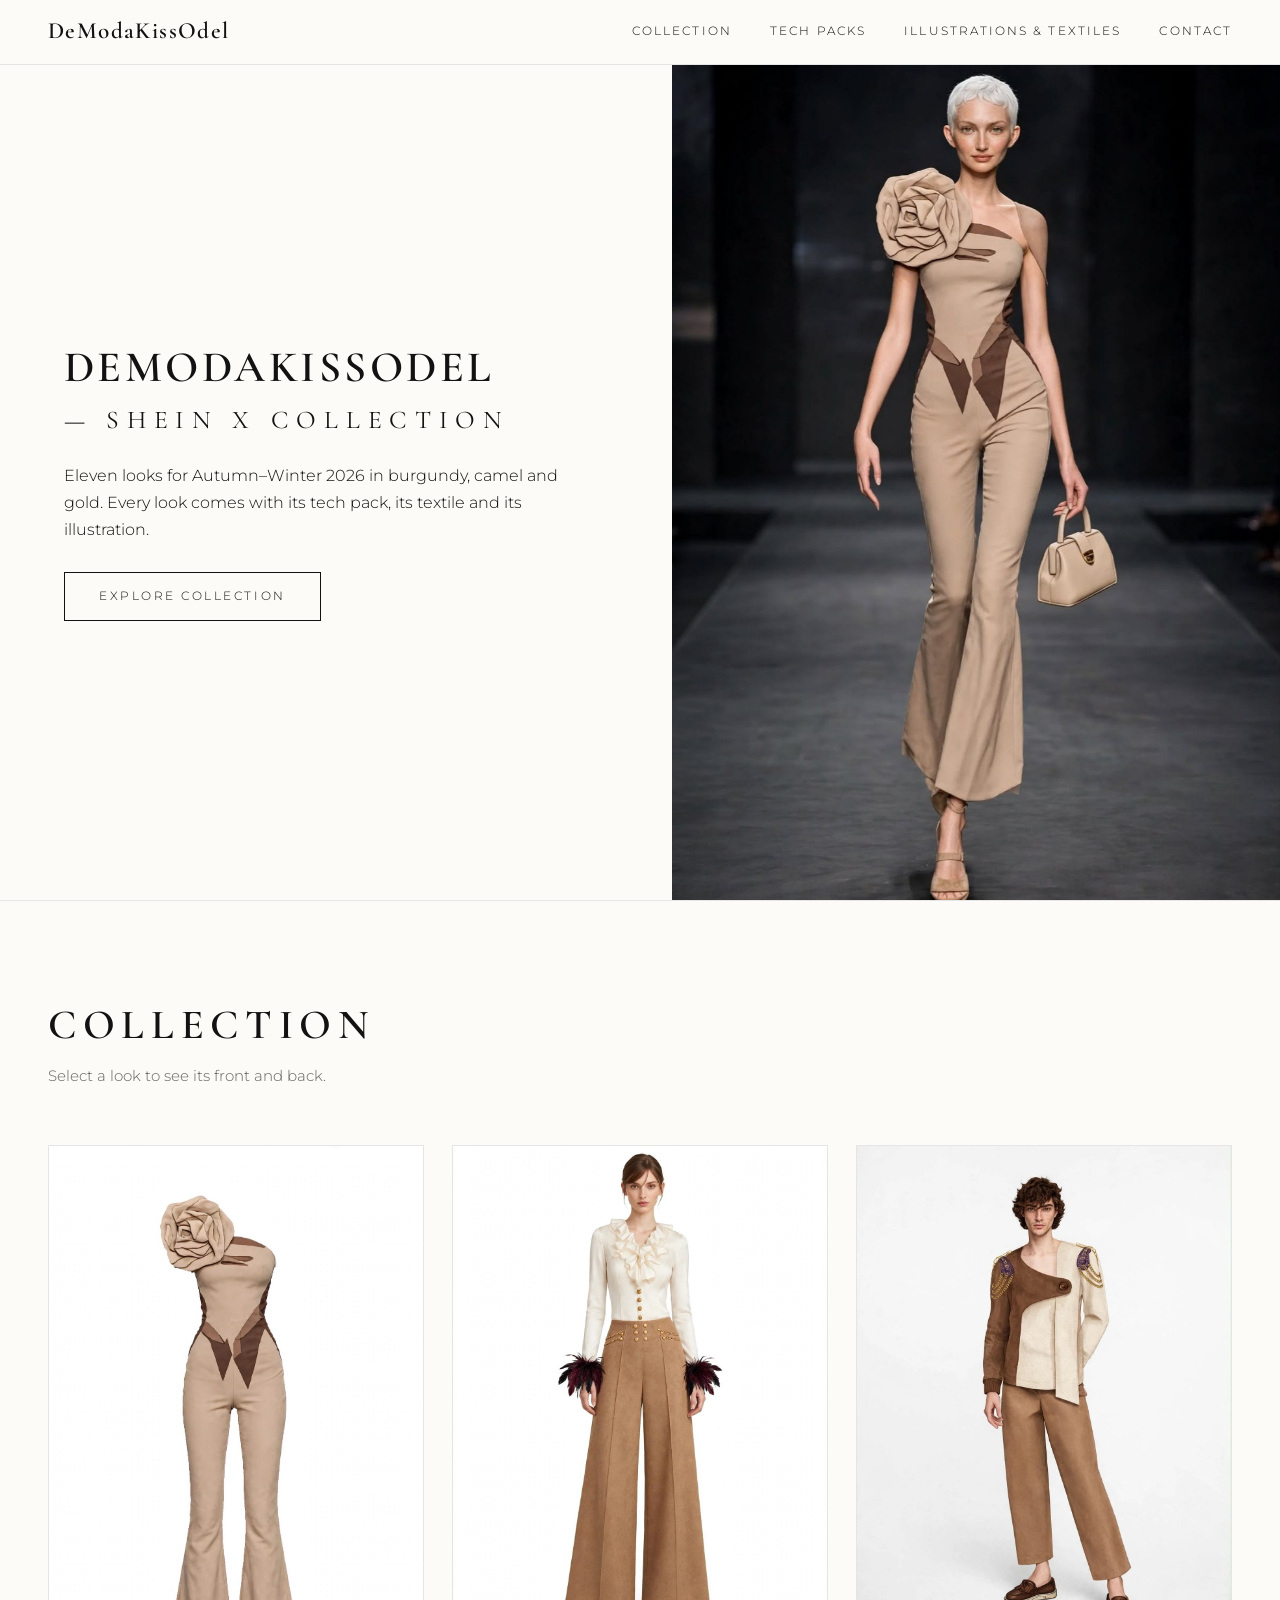
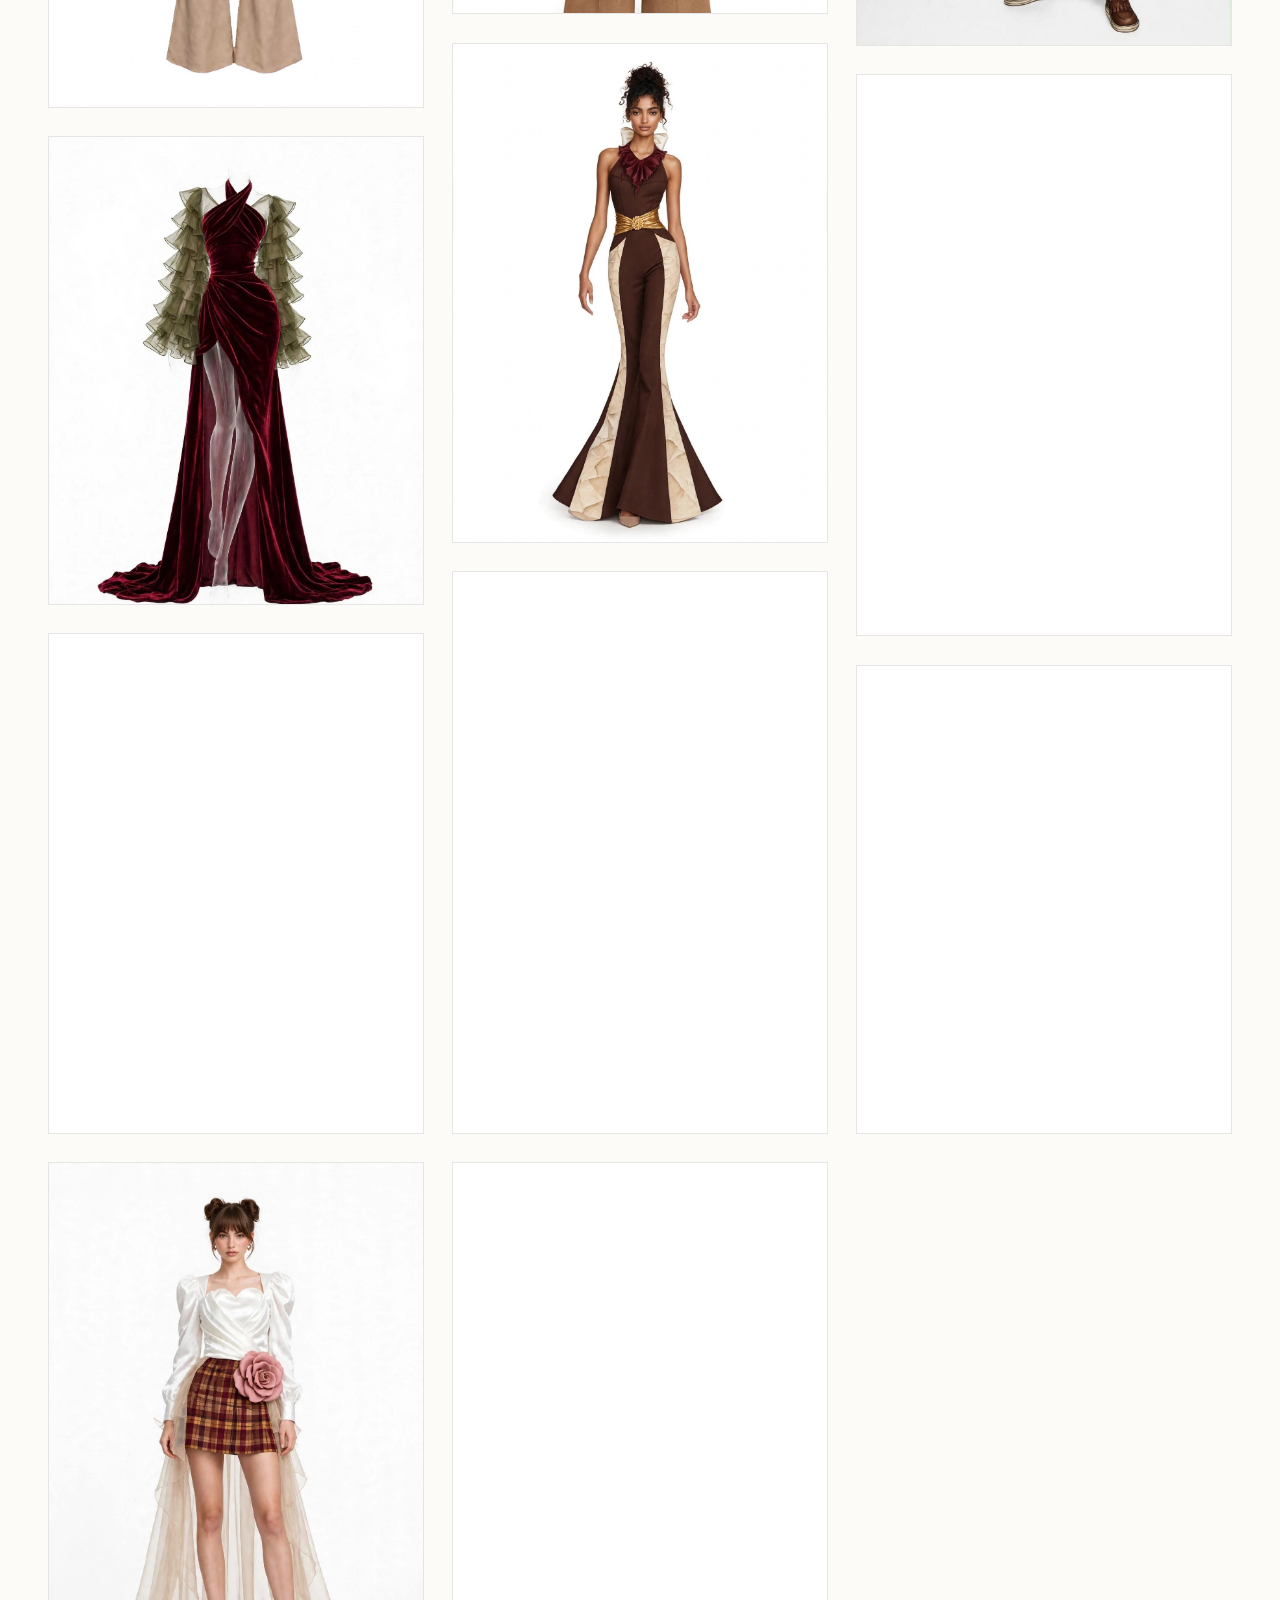
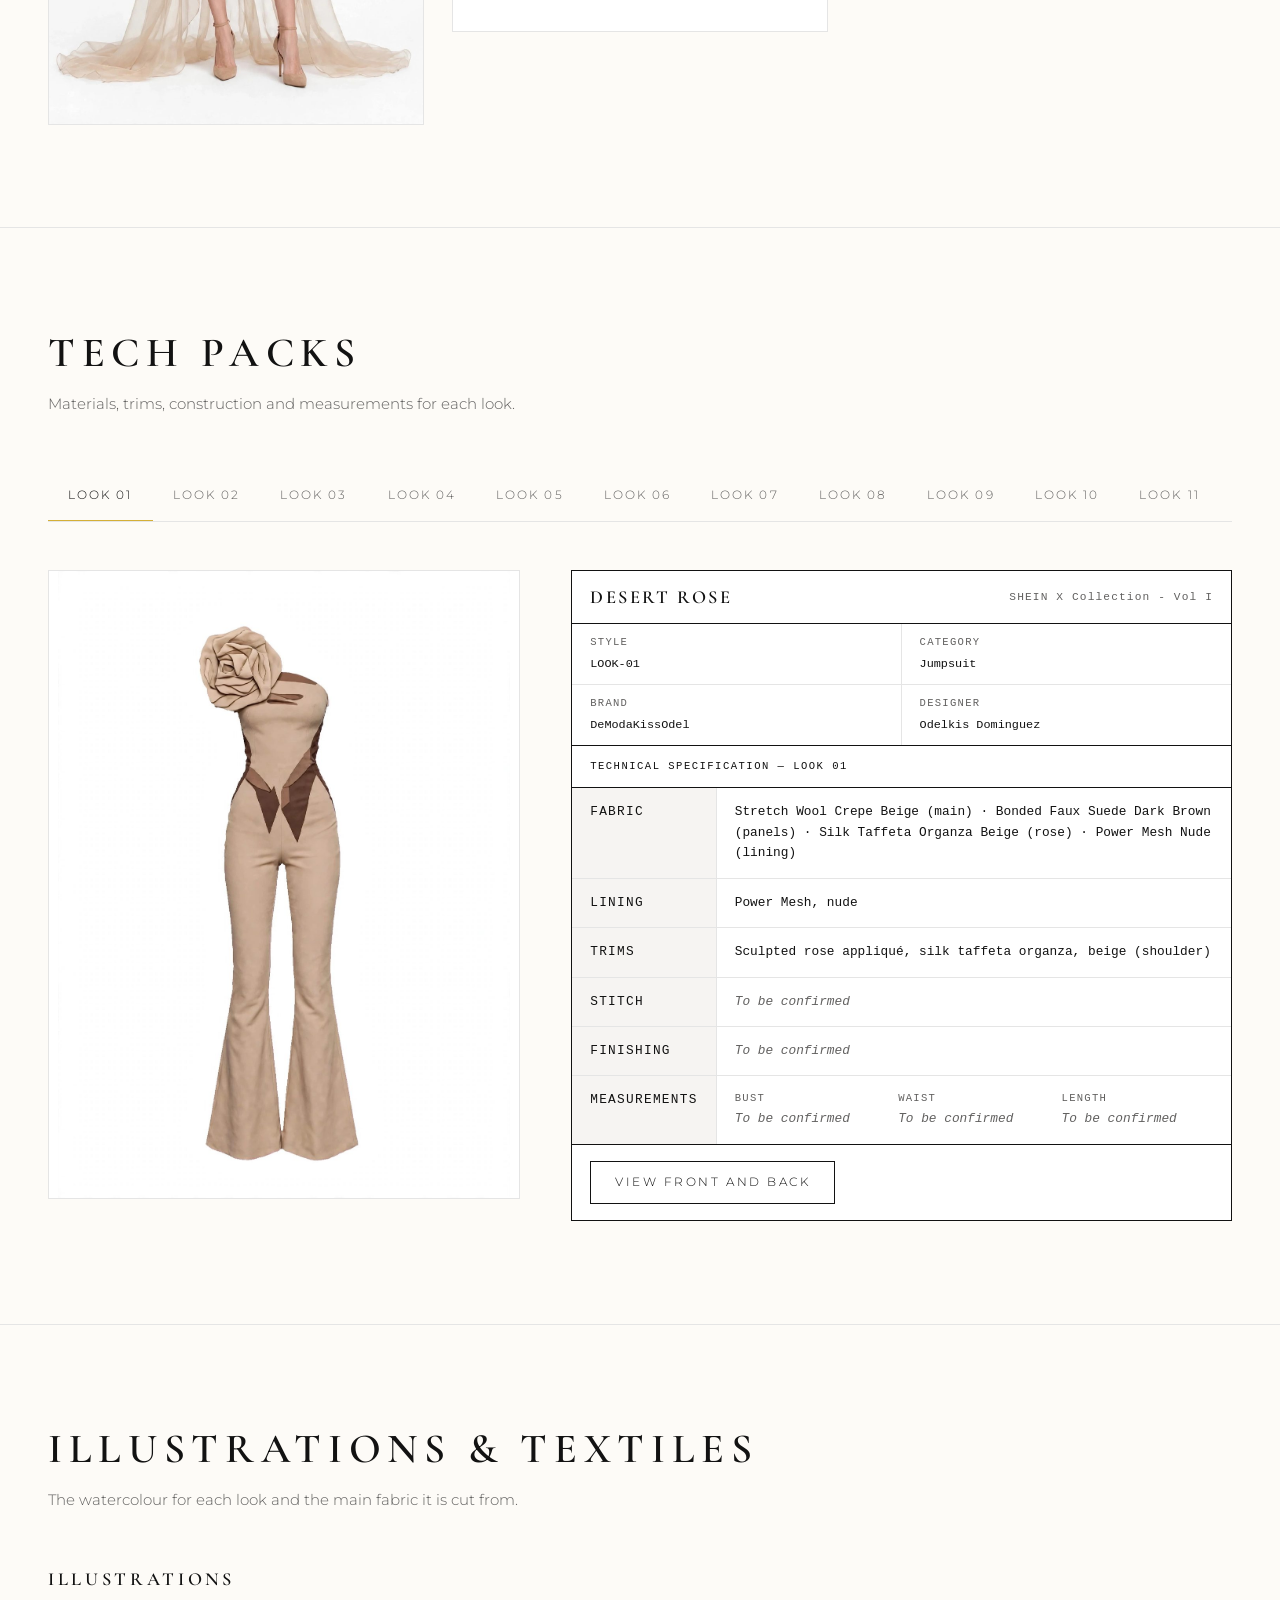
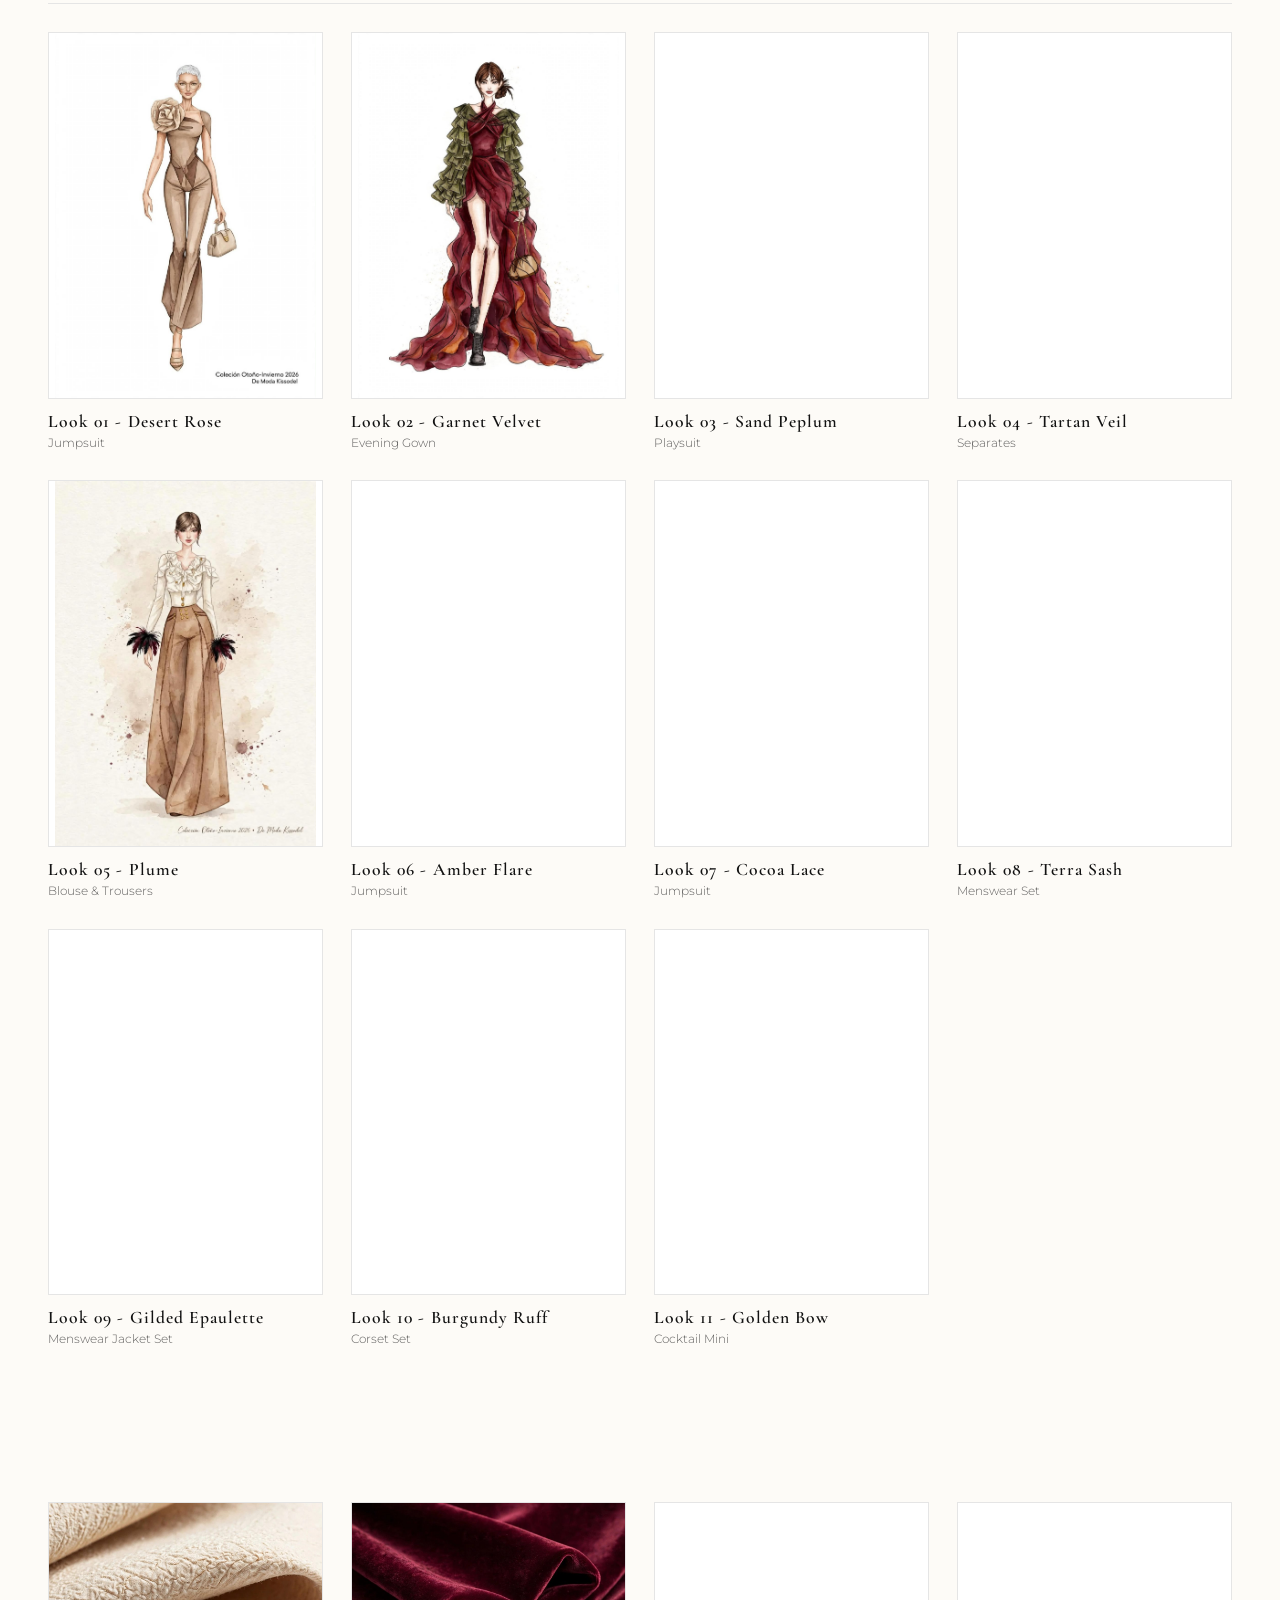
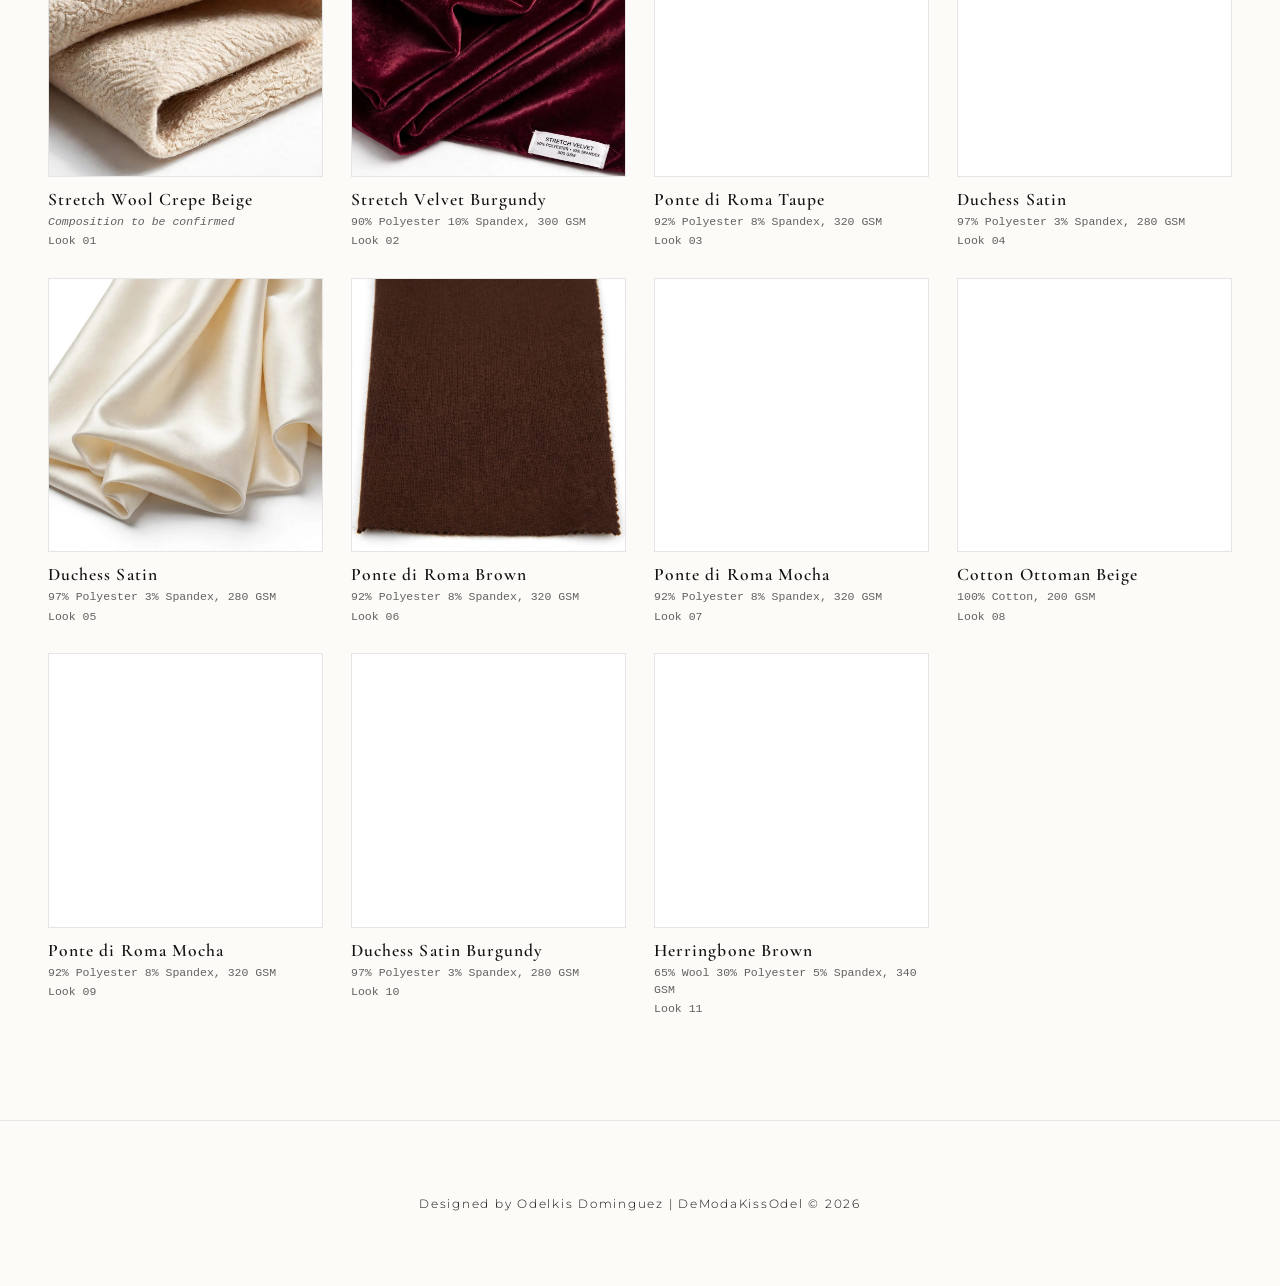
==== index.html @ f919b000 "Estructura correcta del portafolio DeModaKissOdel" ====
<!DOCTYPE html>
<html lang="en">
<head>
  <meta charset="utf-8">
  <meta name="viewport" content="width=device-width, initial-scale=1">
  <title>DeModaKissOdel | SHEIN X Designer Portfolio</title>
  <meta name="description" content="DeModaKissOdel by Odelkis Dominguez: an eleven-look Autumn–Winter 2026 collection with tech packs, textiles and illustrations, prepared for the SHEIN X Designer Program.">
  <meta name="author" content="Odelkis Dominguez">
  <meta name="theme-color" content="#FDFBF7">

  <!-- Open Graph -->
  <meta property="og:type" content="website">
  <meta property="og:title" content="DeModaKissOdel | SHEIN X Designer Portfolio">
  <meta property="og:description" content="Eleven looks, each with its tech pack, textile and illustration. Designed by Odelkis Dominguez.">
  <meta property="og:locale" content="en_US">
  <!-- Al publicar, añade aquí og:image con la URL ABSOLUTA de una foto (las redes no leen rutas relativas):
       <meta property="og:image" content="https://TU-USUARIO.github.io/TU-REPO/MIS_DISENOS/LOOK%201/LOOK%201%20DISENO.jpeg"> -->
  <meta name="twitter:card" content="summary_large_image">

  <!-- Google Fonts (única dependencia externa) -->
  <link rel="preconnect" href="https://fonts.googleapis.com">
  <link rel="preconnect" href="https://fonts.gstatic.com" crossorigin>
  <link href="https://fonts.googleapis.com/css2?family=Cormorant+Garamond:wght@400;600&family=Montserrat:wght@300;400&display=swap" rel="stylesheet">

  <!-- CSS crítico inline: tokens + cabecera + hero (espejo de css/style.css, para el primer pintado) -->
  <style>
    :root{--bg:#FDFBF7;--text:#121212;--accent:#D4AF37;--accent-2:#C5A059;--line:#E5E5E5;--white:#FFFFFF;--font-serif:'Cormorant Garamond',serif;--font-sans:'Montserrat',sans-serif;--space-xl:clamp(60px,8vw,120px)}
    *,*::before,*::after{box-sizing:border-box}
    html{scroll-behavior:smooth}
    body{margin:0;background:var(--bg);color:var(--text);font-family:var(--font-sans);font-weight:300;line-height:1.7}
    .site-header{position:sticky;top:0;z-index:50;background:var(--bg);border-bottom:1px solid var(--line)}
    .hero{min-height:100svh;display:grid}
  </style>
  <link rel="stylesheet" href="./css/style.css">
</head>
<body>
  <a class="skip-link" href="#collection">Skip to collection</a>
  <div class="progress" aria-hidden="true"><span id="progressBar"></span></div>

  <header class="site-header" id="top">
    <div class="header-inner">
      <a class="logo" href="#top" aria-label="DeModaKissOdel, back to top">DeModaKissOdel</a>
      <button class="nav-toggle" id="navToggle" type="button" aria-expanded="false" aria-controls="siteNav" aria-label="Open menu">
        <span></span><span></span><span></span>
      </button>
      <nav class="site-nav" id="siteNav" aria-label="Main">
        <a href="#collection">Collection</a>
        <a href="#techpacks">Tech Packs</a>
        <a href="#archive">Illustrations &amp; Textiles</a>
        <a href="#contact">Contact</a>
      </nav>
    </div>
  </header>

  <main>
    <section class="hero" id="hero" aria-labelledby="heroTitle">
      <div class="hero-copy">
        <h1 id="heroTitle">
          <span class="hero-brand">DeModaKissOdel</span>
          <span class="hero-program">— SHEIN X Collection</span>
        </h1>
        <p class="hero-sub">Eleven looks for Autumn–Winter 2026 in burgundy, camel and gold. Every look comes with its tech pack, its textile and its illustration.</p>
        <a class="btn" href="#collection" id="exploreBtn">Explore Collection</a>
      </div>
      <div class="hero-media" id="heroMedia">
        <!-- Hero: eager + fetchpriority porque es la imagen LCP (única excepción a loading="lazy") -->
        <img id="heroImg"
             src="./MIS_DISENOS/LOOK%201/LOOK%201%20DISENO.jpeg"
             alt="Look 01, Desert Rose: a model walks the runway in a beige flared jumpsuit with an oversized rose at the shoulder"
             width="1143" height="1600" fetchpriority="high" decoding="async">
      </div>
    </section>

    <section class="section" id="collection" aria-labelledby="collectionTitle">
      <div class="section-head">
        <h2 id="collectionTitle">Collection</h2>
        <p>Select a look to see its front and back.</p>
      </div>
      <div class="masonry" id="collectionGrid"></div>
    </section>

    <section class="section" id="techpacks" aria-labelledby="techTitle">
      <div class="section-head">
        <h2 id="techTitle">Tech Packs</h2>
        <p>Materials, trims, construction and measurements for each look.</p>
      </div>
      <div class="tabs" id="techTabs" role="tablist" aria-label="Select a look"></div>
      <div class="tech-panel" id="techPanel" role="tabpanel" tabindex="0"></div>
    </section>

    <section class="section" id="archive" aria-labelledby="archiveTitle">
      <div class="section-head">
        <h2 id="archiveTitle">Illustrations &amp; Textiles</h2>
        <p>The watercolour for each look and the main fabric it is cut from.</p>
      </div>
      <h3 class="sub-title">Illustrations</h3>
      <div class="gallery" id="illustrationGrid"></div>
      <h3 class="sub-title">Textiles</h3>
      <div class="gallery textiles" id="textileGrid"></div>
    </section>
  </main>

  <footer class="site-footer" id="contact">
    <p class="footer-credit">Designed by Odelkis Dominguez | DeModaKissOdel © 2026</p>
    <p class="footer-links" id="footerLinks"></p>
  </footer>

  <!-- Modal del look (frontal + espalda) -->
  <dialog class="modal" id="lookModal" aria-labelledby="modalTitle" aria-label="Look detail">
    <div class="modal-body">
      <button class="modal-close" id="modalClose" type="button" aria-label="Close look detail">&times;</button>
      <div class="modal-head">
        <h2 id="modalTitle"></h2>
        <p class="modal-category" id="modalCategory"></p>
        <p class="modal-desc" id="modalDesc"></p>
      </div>
      <div class="modal-views" id="modalViews"></div>
      <button class="btn btn-small" id="modalTechBtn" type="button">View tech pack</button>
    </div>
  </dialog>

  <script src="./js/data.js" defer></script>
  <script src="./js/main.js" defer></script>
</body>
</html>
---- css/style.css ----
/* ==========================================================================
   DeModaKissOdel — style.css
   Sistema de diseño: solo los tokens obligatorios definidos en :root.
   ========================================================================== */

:root {
  --bg: #FDFBF7;
  --text: #121212;
  --accent: #D4AF37;
  --accent-2: #C5A059;
  --line: #E5E5E5;
  --white: #FFFFFF;
  --font-serif: 'Cormorant Garamond', serif;
  --font-sans: 'Montserrat', sans-serif;
  --space-xl: clamp(60px, 8vw, 120px);
}

*, *::before, *::after { box-sizing: border-box; }
html { scroll-behavior: smooth; scroll-padding-top: 76px; }
body {
  margin: 0;
  background: var(--bg);
  color: var(--text);
  font-family: var(--font-sans);
  font-weight: 300;
  font-size: 0.95rem;
  line-height: 1.7;
  -webkit-font-smoothing: antialiased;
}
img { display: block; max-width: 100%; }
a { color: inherit; }
button { font: inherit; color: inherit; cursor: pointer; }

/* Texto secundario: mezcla de --text sobre --bg (contraste > 4.5:1) */
.muted, .modal-category, .section-head p, .caption small, .tbc {
  color: color-mix(in srgb, var(--text) 66%, var(--bg));
}

:focus-visible { outline: 2px solid var(--accent-2); outline-offset: 3px; }

.skip-link {
  position: absolute; left: -9999px; top: 8px; z-index: 100;
  background: var(--text); color: var(--bg); padding: 8px 14px;
}
.skip-link:focus { left: 8px; }

/* ---------- Barra de progreso ---------- */
.progress { position: fixed; inset: 0 0 auto 0; height: 2px; z-index: 60; pointer-events: none; }
.progress span { display: block; height: 100%; width: 100%; background: var(--accent); transform: scaleX(0); transform-origin: left; }

/* ---------- Tipografía de títulos ---------- */
h1, h2, h3 {
  font-family: var(--font-serif);
  font-weight: 400;
  text-transform: uppercase;
  letter-spacing: 0.16em;
  line-height: 1.1;
  margin: 0;
}

/* ---------- Header ---------- */
.site-header {
  position: sticky; top: 0; z-index: 50;
  background: color-mix(in srgb, var(--bg) 94%, transparent);
  backdrop-filter: blur(8px);
  border-bottom: 1px solid var(--line);
}
.header-inner {
  max-width: 1400px; margin: 0 auto;
  padding: 0 clamp(20px, 4vw, 48px);
  height: 64px; display: flex; align-items: center; justify-content: space-between;
}
.logo {
  font-family: var(--font-serif); font-weight: 600; font-size: 1.45rem;
  letter-spacing: 0.06em; text-decoration: none;
}
.site-nav { display: flex; gap: clamp(20px, 3vw, 40px); }
.site-nav a {
  font-size: 0.72rem; letter-spacing: 0.18em; text-transform: uppercase; text-decoration: none;
  padding: 6px 0; border-bottom: 1px solid transparent; transition: border-color .25s;
}
.site-nav a:hover { border-bottom-color: var(--accent); }

.nav-toggle { display: none; background: none; border: 0; width: 44px; height: 44px; padding: 0; position: relative; }
.nav-toggle span {
  position: absolute; left: 11px; right: 11px; height: 1px; background: var(--text);
  transition: transform .3s, opacity .2s;
}
.nav-toggle span:nth-child(1) { top: 16px; }
.nav-toggle span:nth-child(2) { top: 22px; }
.nav-toggle span:nth-child(3) { top: 28px; }
.nav-toggle[aria-expanded="true"] span:nth-child(1) { transform: translateY(6px) rotate(45deg); }
.nav-toggle[aria-expanded="true"] span:nth-child(2) { opacity: 0; }
.nav-toggle[aria-expanded="true"] span:nth-child(3) { transform: translateY(-6px) rotate(-45deg); }

@media (max-width: 767px) {
  .nav-toggle { display: block; }
  .site-nav {
    position: absolute; top: 64px; left: 0; right: 0;
    flex-direction: column; gap: 0;
    background: var(--bg); border-bottom: 1px solid var(--line);
    padding: 8px clamp(20px, 4vw, 48px) 20px;
    visibility: hidden; opacity: 0; transform: translateY(-8px);
    transition: opacity .25s, transform .25s, visibility .25s;
  }
  .site-nav.is-open { visibility: visible; opacity: 1; transform: none; }
  .site-nav a { padding: 14px 0; border-bottom: 1px solid var(--line); font-size: 0.8rem; }
}

/* ---------- Botones ---------- */
.btn {
  display: inline-block; background: transparent; color: var(--text);
  border: 1px solid var(--text); padding: 14px 34px;
  font-size: 0.72rem; letter-spacing: 0.22em; text-transform: uppercase; text-decoration: none;
  transition: background .3s, color .3s, border-color .3s;
}
.btn:hover { background: var(--text); color: var(--bg); border-color: var(--text); }
.btn-small { padding: 11px 24px; }

/* ---------- Hero ---------- */
.hero {
  min-height: calc(100svh - 64px);
  display: grid; grid-template-columns: 1fr;
  border-bottom: 1px solid var(--line);
}
.hero-copy {
  display: flex; flex-direction: column; justify-content: center; align-items: flex-start;
  gap: 28px; padding: clamp(40px, 7vw, 96px) clamp(20px, 5vw, 72px);
  order: 2;
}
.hero h1 { display: flex; flex-direction: column; gap: 14px; }
.hero-brand { font-weight: 600; font-size: clamp(1.6rem, 7.4vw, 2.6rem); letter-spacing: 0.08em; white-space: nowrap; }
@media (min-width: 900px) { .hero-brand { font-size: clamp(2.2rem, 3.4vw, 3.4rem); } }
.hero-program { font-size: clamp(1.05rem, 2vw, 1.6rem); letter-spacing: 0.3em; }
.hero-sub { max-width: 46ch; margin: 0; font-size: 1rem; }
.hero-media { position: relative; overflow: hidden; background: var(--text); min-height: 52svh; order: 1; }
.hero-media img {
  position: absolute; left: 0; top: -7%; width: 100%; height: 114%;
  object-fit: cover; object-position: 50% 30%;
  transform: translate3d(0, var(--parallax, 0px), 0);
  will-change: transform;
}
@media (min-width: 900px) {
  .hero { grid-template-columns: minmax(0, 1.05fr) minmax(0, 0.95fr); }
  .hero-copy { order: 1; }
  .hero-media { order: 2; min-height: 0; }
}

/* ---------- Secciones ---------- */
.section {
  max-width: 1400px; margin: 0 auto;
  padding: var(--space-xl) clamp(20px, 4vw, 48px);
}
.section + .section { border-top: 1px solid var(--line); }
.section-head { margin-bottom: clamp(32px, 5vw, 56px); display: grid; gap: 14px; }
.section-head h2 { font-size: clamp(1.7rem, 3.4vw, 2.6rem); font-weight: 600; }
.section-head p { margin: 0; max-width: 60ch; }
.sub-title {
  font-size: 1.15rem; font-weight: 600; letter-spacing: 0.2em;
  padding-bottom: 14px; margin: 0 0 28px; border-bottom: 1px solid var(--line);
}
.sub-title:not(:first-of-type) { margin-top: clamp(56px, 7vw, 96px); }

/* ---------- Colección: masonry con CSS columns ---------- */
.masonry { column-count: 1; column-gap: clamp(16px, 2.2vw, 32px); }
@media (min-width: 600px)  { .masonry { column-count: 2; } }
@media (min-width: 1000px) { .masonry { column-count: 3; } }

.card {
  display: block; position: relative; width: 100%;
  margin: 0 0 clamp(16px, 2.2vw, 32px); padding: 0;
  break-inside: avoid; border: 1px solid var(--line); background: var(--white);
  overflow: hidden; text-align: left;
}
.card-media { position: relative; aspect-ratio: 3 / 4; overflow: hidden; background: var(--white); }
.masonry .card:nth-child(3n + 1) .card-media { aspect-ratio: 2 / 3; }
.masonry .card:nth-child(3n + 2) .card-media { aspect-ratio: 4 / 5; }
.card-media img {
  width: 100%; height: 100%; object-fit: cover; object-position: 50% 25%;
  transition: transform .7s cubic-bezier(.2, .7, .2, 1);
}
.card-media img.is-wide { object-fit: contain; }
.card:hover .card-media img, .card:focus-visible .card-media img { transform: scale(1.05); }
.card-overlay {
  position: absolute; inset: 0; display: flex; flex-direction: column; justify-content: flex-end; gap: 4px;
  padding: 22px; color: var(--white);
  background: linear-gradient(to top, rgba(18, 18, 18, .78), rgba(18, 18, 18, 0) 62%);
  opacity: 0; transition: opacity .35s;
}
.card:hover .card-overlay, .card:focus-visible .card-overlay { opacity: 1; }
.card-name { font-family: var(--font-sans); font-weight: 400; font-size: 0.9rem; letter-spacing: 0.04em; }
.card-cat { font-family: var(--font-sans); font-weight: 300; font-size: 0.72rem; letter-spacing: 0.16em; text-transform: uppercase; }
/* Sin hover (táctil): el nombre siempre visible */
@media (hover: none) { .card-overlay { opacity: 1; background: linear-gradient(to top, rgba(18,18,18,.7), rgba(18,18,18,0) 45%); } }

/* Placeholder elegante cuando una imagen no existe */
.placeholder {
  width: 100%; height: 100%; min-height: 160px; display: grid; place-items: center; text-align: center;
  padding: 16px; background: var(--line); color: var(--text);
  font-family: var(--font-serif); font-size: 1.05rem; letter-spacing: 0.12em; text-transform: uppercase;
}

/* ---------- Modal ---------- */
.modal {
  width: min(1100px, 94vw); max-height: 94vh; padding: 0; margin: auto;
  border: 1px solid var(--line); background: var(--bg); color: var(--text); overflow: auto;
}
.modal::backdrop { background: rgba(18, 18, 18, .62); }
.modal[open] { animation: modalIn .3s ease; }
@keyframes modalIn { from { opacity: 0; transform: translateY(10px); } to { opacity: 1; transform: none; } }
.modal-body { padding: clamp(20px, 3.5vw, 44px); position: relative; }
.modal-close {
  position: absolute; top: 10px; right: 12px; width: 44px; height: 44px;
  background: none; border: 0; font-size: 2rem; line-height: 1; font-weight: 300;
}
.modal-close:hover { color: var(--accent-2); }
.modal-head { max-width: 62ch; margin-bottom: 28px; padding-right: 40px; }
.modal-head h2 { font-size: clamp(1.3rem, 2.6vw, 1.9rem); font-weight: 600; }
.modal-category { margin: 10px 0 0; font-size: 0.72rem; letter-spacing: 0.18em; text-transform: uppercase; }
.modal-desc { margin: 14px 0 0; }
.modal-views { display: grid; grid-template-columns: 1fr 1fr; gap: clamp(10px, 2vw, 24px); margin-bottom: 28px; }
.view { margin: 0; }
.view-media { position: relative; aspect-ratio: 3 / 4; max-height: calc(94vh - 320px); min-height: 240px; width: 100%; overflow: hidden; background: var(--white); border: 1px solid var(--line); }
.view-media img { width: 100%; height: 100%; object-fit: contain; transition: transform .35s ease; transform-origin: var(--zx, 50%) var(--zy, 50%); }
@media (hover: hover) { .view-media:hover img { transform: scale(1.9); cursor: zoom-in; } }
.view figcaption {
  margin-top: 10px; font-size: 0.7rem; letter-spacing: 0.18em; text-transform: uppercase;
  color: color-mix(in srgb, var(--text) 66%, var(--bg));
}

/* ---------- Tech packs ---------- */
.tabs {
  display: flex; gap: 0; overflow-x: auto; border-bottom: 1px solid var(--line);
  margin-bottom: clamp(24px, 4vw, 48px); scrollbar-width: thin;
}
.tab {
  flex: 0 0 auto; background: none; border: 0; border-bottom: 2px solid transparent; margin-bottom: -1px;
  padding: 14px 20px; font-size: 0.72rem; letter-spacing: 0.18em; text-transform: uppercase;
  color: color-mix(in srgb, var(--text) 66%, var(--bg)); transition: color .2s, border-color .2s;
}
.tab:hover { color: var(--text); }
.tab[aria-selected="true"] { color: var(--text); border-bottom-color: var(--accent); }

.tech-panel { display: grid; grid-template-columns: 1fr; gap: clamp(24px, 4vw, 56px); align-items: start; }
@media (min-width: 900px) { .tech-panel { grid-template-columns: minmax(0, 5fr) minmax(0, 7fr); } }
.tech-figure { margin: 0; border: 1px solid var(--line); background: var(--white); aspect-ratio: 3 / 4; }
@media (min-width: 900px) { .tech-figure { position: sticky; top: 88px; } }
.tech-figure img { width: 100%; height: 100%; object-fit: contain; }

/* Ficha técnica: aspecto industrial, datos en monoespaciada */
.sheet { border: 1px solid var(--text); background: var(--white); }
.sheet-meta, .sheet-collection, .spec { font-family: ui-monospace, 'SFMono-Regular', Menlo, Consolas, 'Liberation Mono', monospace; }
.sheet-title {
  display: flex; flex-wrap: wrap; justify-content: space-between; gap: 8px 24px;
  padding: 16px 18px; border-bottom: 1px solid var(--text);
}
.sheet-collection { font-size: 0.7rem; letter-spacing: 0.1em; align-self: center; color: color-mix(in srgb, var(--text) 66%, var(--bg)); }
.sheet-title h3 { font-size: 1.15rem; font-weight: 600; letter-spacing: 0.14em; }
.sheet-meta { display: grid; grid-template-columns: repeat(2, 1fr); margin: 0; border-bottom: 1px solid var(--text); font-size: 0.74rem; }
.sheet-meta div { padding: 10px 18px; border-right: 1px solid var(--line); border-bottom: 1px solid var(--line); }
.sheet-meta div:nth-child(2n) { border-right: 0; }
.sheet-meta div:nth-last-child(-n + 2) { border-bottom: 0; }
.sheet-meta dt { color: color-mix(in srgb, var(--text) 66%, var(--bg)); font-size: 0.66rem; letter-spacing: 0.12em; text-transform: uppercase; }
.sheet-meta dd { margin: 2px 0 0; }

.spec { width: 100%; border-collapse: collapse; font-size: 0.8rem; line-height: 1.6; }
.spec caption { text-align: left; padding: 12px 18px; font-size: 0.66rem; letter-spacing: 0.14em; text-transform: uppercase; border-bottom: 1px solid var(--text); }
.spec th, .spec td { padding: 14px 18px; border-bottom: 1px solid var(--line); vertical-align: top; text-align: left; }
.spec tr:last-child th, .spec tr:last-child td { border-bottom: 0; }
.spec th { width: 9.5em; font-weight: 400; letter-spacing: 0.1em; background: color-mix(in srgb, var(--bg) 70%, var(--line)); border-right: 1px solid var(--line); }
.tbc { font-style: italic; }
.measure-list { display: grid; grid-template-columns: repeat(3, minmax(0, 1fr)); gap: 12px; margin: 0; }
.measure-list dt { font-size: 0.66rem; letter-spacing: 0.12em; text-transform: uppercase; color: color-mix(in srgb, var(--text) 66%, var(--bg)); }
.measure-list dd { margin: 2px 0 0; }
.sheet-actions { padding: 16px 18px; border-top: 1px solid var(--text); }
@media (max-width: 520px) {
  .spec th { width: 7.2em; padding: 12px; }
  .spec td { padding: 12px; }
  .measure-list { grid-template-columns: 1fr; }
}

/* ---------- Ilustraciones y textiles ---------- */
.gallery { display: grid; grid-template-columns: repeat(auto-fill, minmax(min(100%, 230px), 1fr)); gap: clamp(16px, 2.2vw, 32px); }
.gallery figure { margin: 0; }
.gallery .frame { aspect-ratio: 3 / 4; overflow: hidden; border: 1px solid var(--line); background: var(--white); }
.gallery .frame img { width: 100%; height: 100%; object-fit: contain; }
.textiles .frame { aspect-ratio: 1 / 1; }
.textiles .frame img { object-fit: cover; }
.caption { margin-top: 12px; display: grid; gap: 2px; }
.caption strong { font-family: var(--font-serif); font-weight: 600; font-size: 1.1rem; letter-spacing: 0.06em; line-height: 1.25; }
.caption small { font-size: 0.74rem; line-height: 1.5; }
.textiles .caption small { font-family: ui-monospace, 'SFMono-Regular', Menlo, Consolas, monospace; font-size: 0.72rem; }

/* ---------- Footer ---------- */
.site-footer {
  border-top: 1px solid var(--line); text-align: center;
  padding: clamp(40px, 6vw, 72px) 20px; display: grid; gap: 14px;
}
.site-footer p { margin: 0; }
.footer-credit { font-size: 0.78rem; letter-spacing: 0.14em; }
.footer-links { display: flex; justify-content: center; gap: 28px; font-size: 0.72rem; letter-spacing: 0.18em; text-transform: uppercase; }
.footer-links a { text-decoration: none; border-bottom: 1px solid var(--accent); padding-bottom: 2px; }
.footer-links:empty { display: none; }

/* ---------- Scroll reveal (IntersectionObserver añade .is-visible) ---------- */
.js .reveal { opacity: 0; transform: translateY(14px); transition: opacity .8s ease, transform .8s ease; }
.js .reveal.is-visible { opacity: 1; transform: none; }

/* ---------- Movimiento reducido ---------- */
@media (prefers-reduced-motion: reduce) {
  html { scroll-behavior: auto; }
  *, *::before, *::after { transition-duration: .01ms !important; animation-duration: .01ms !important; }
  .js .reveal { opacity: 1; transform: none; }
  .hero-media img { transform: none; }
}
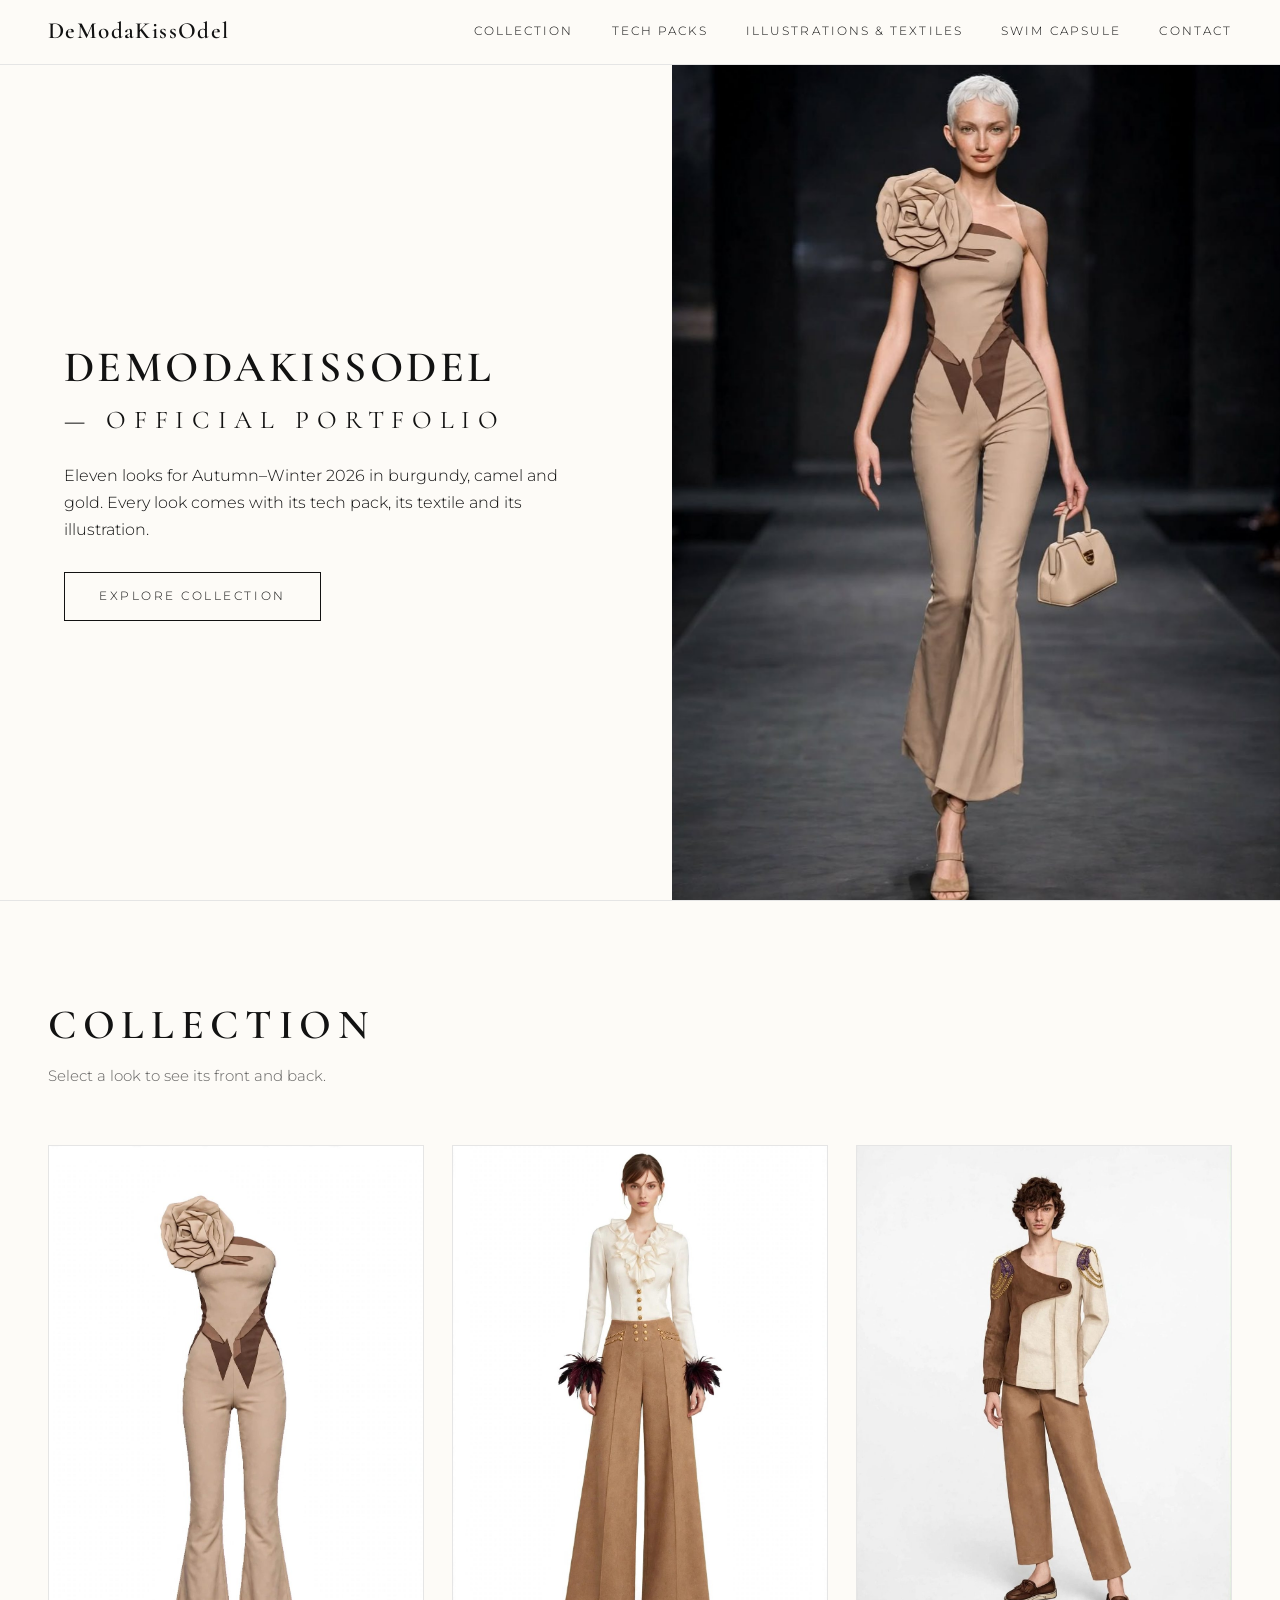
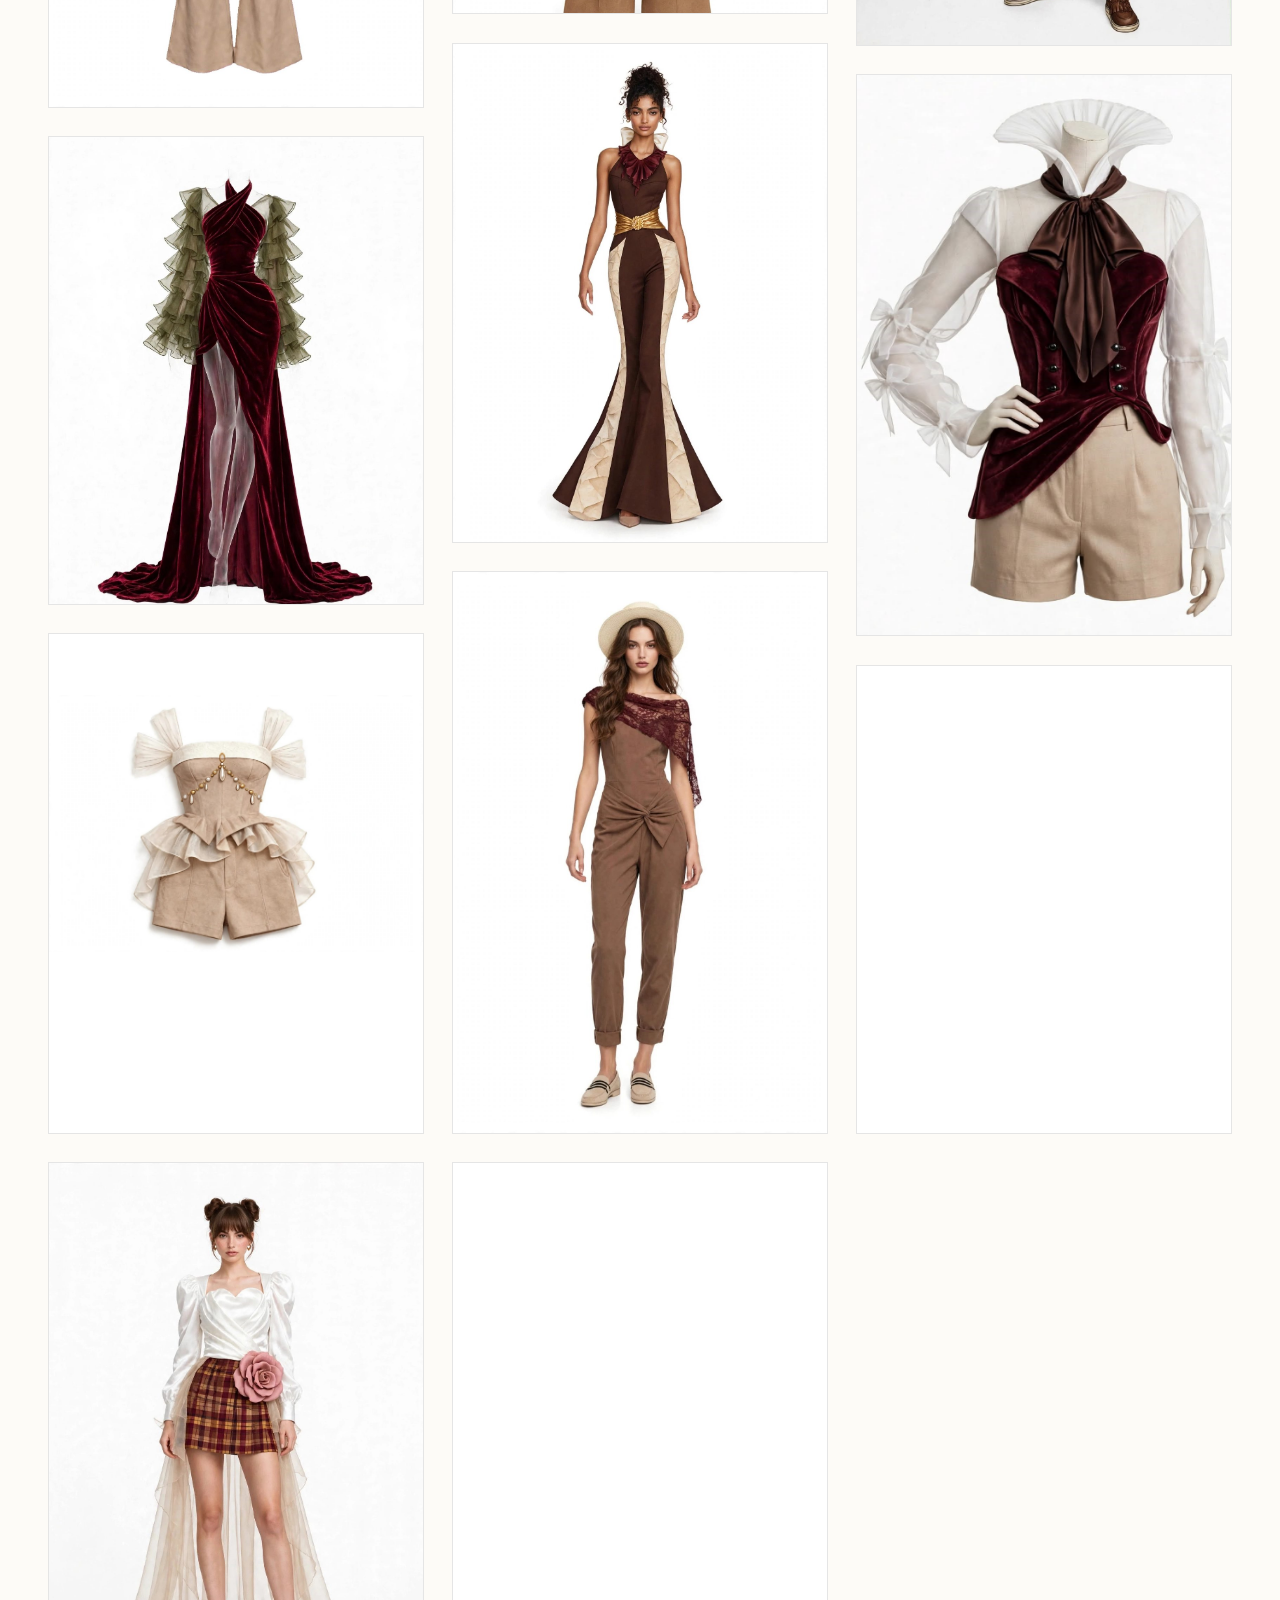
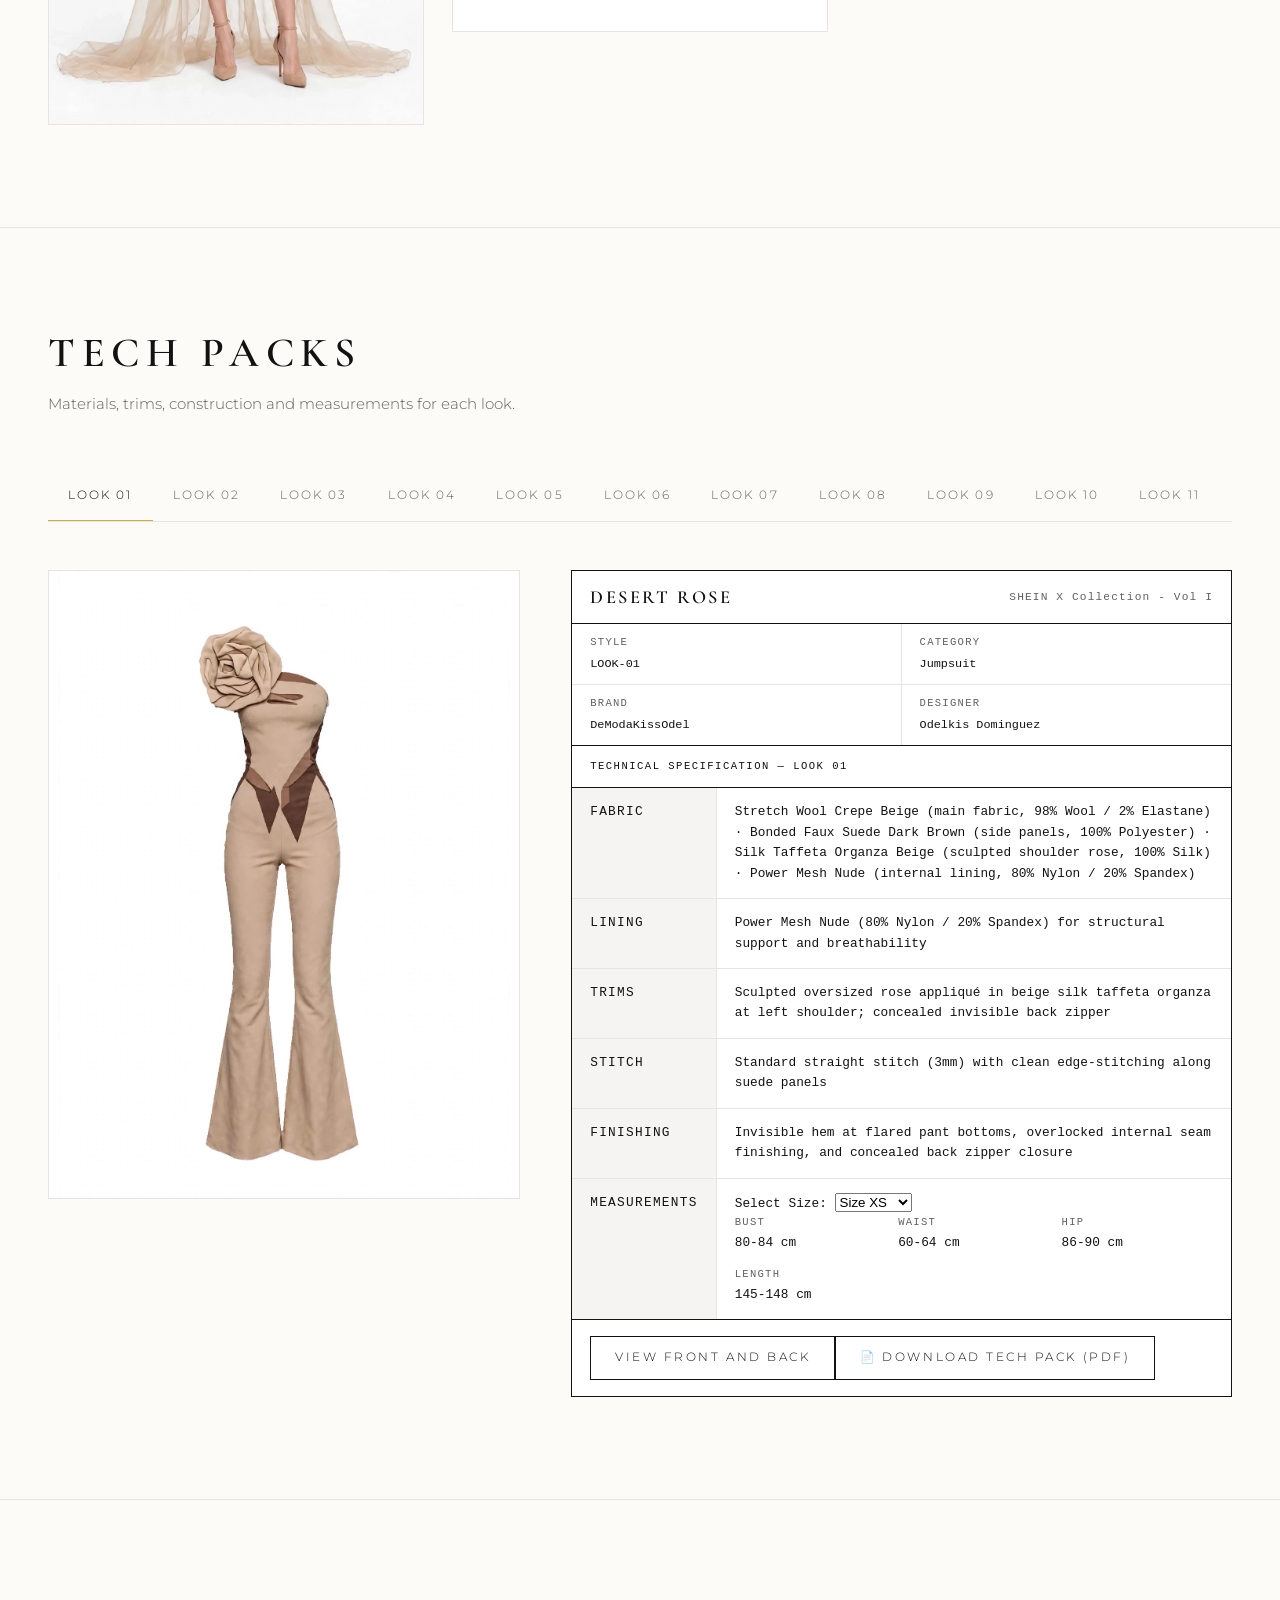
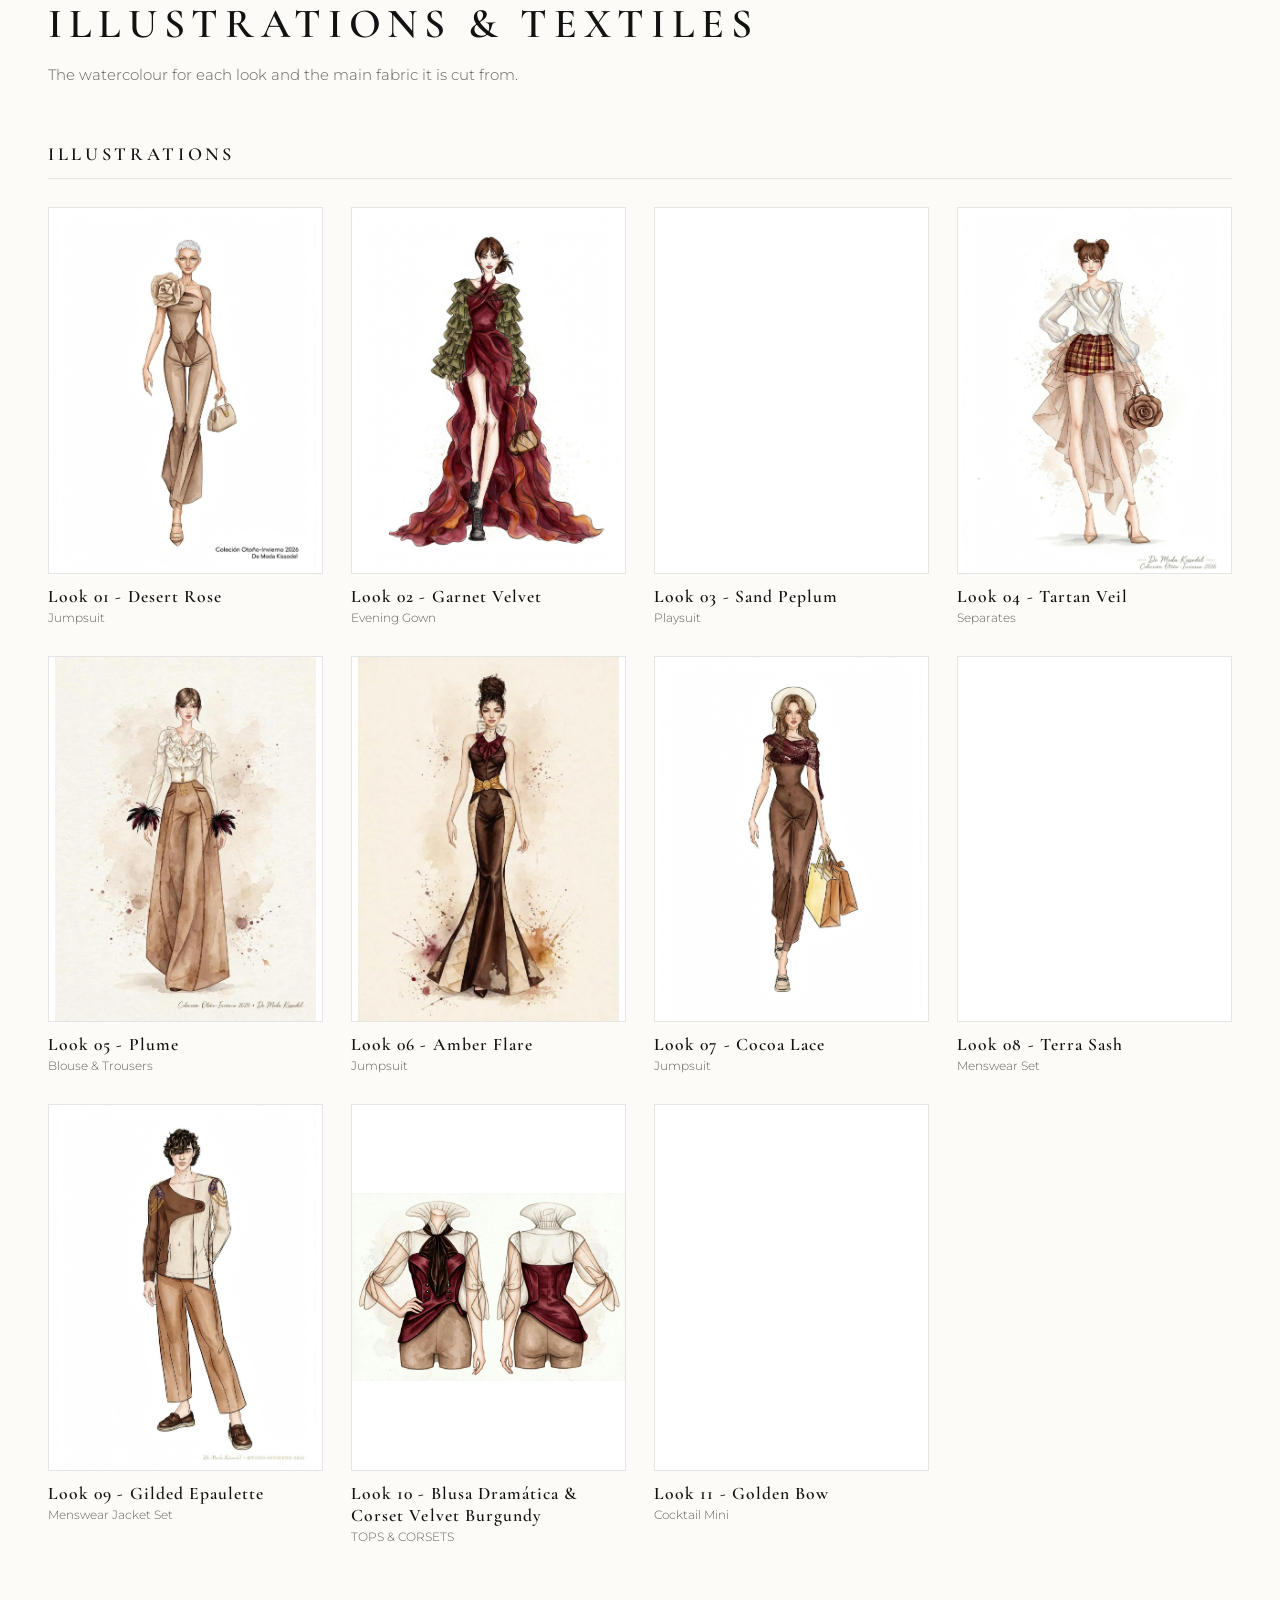
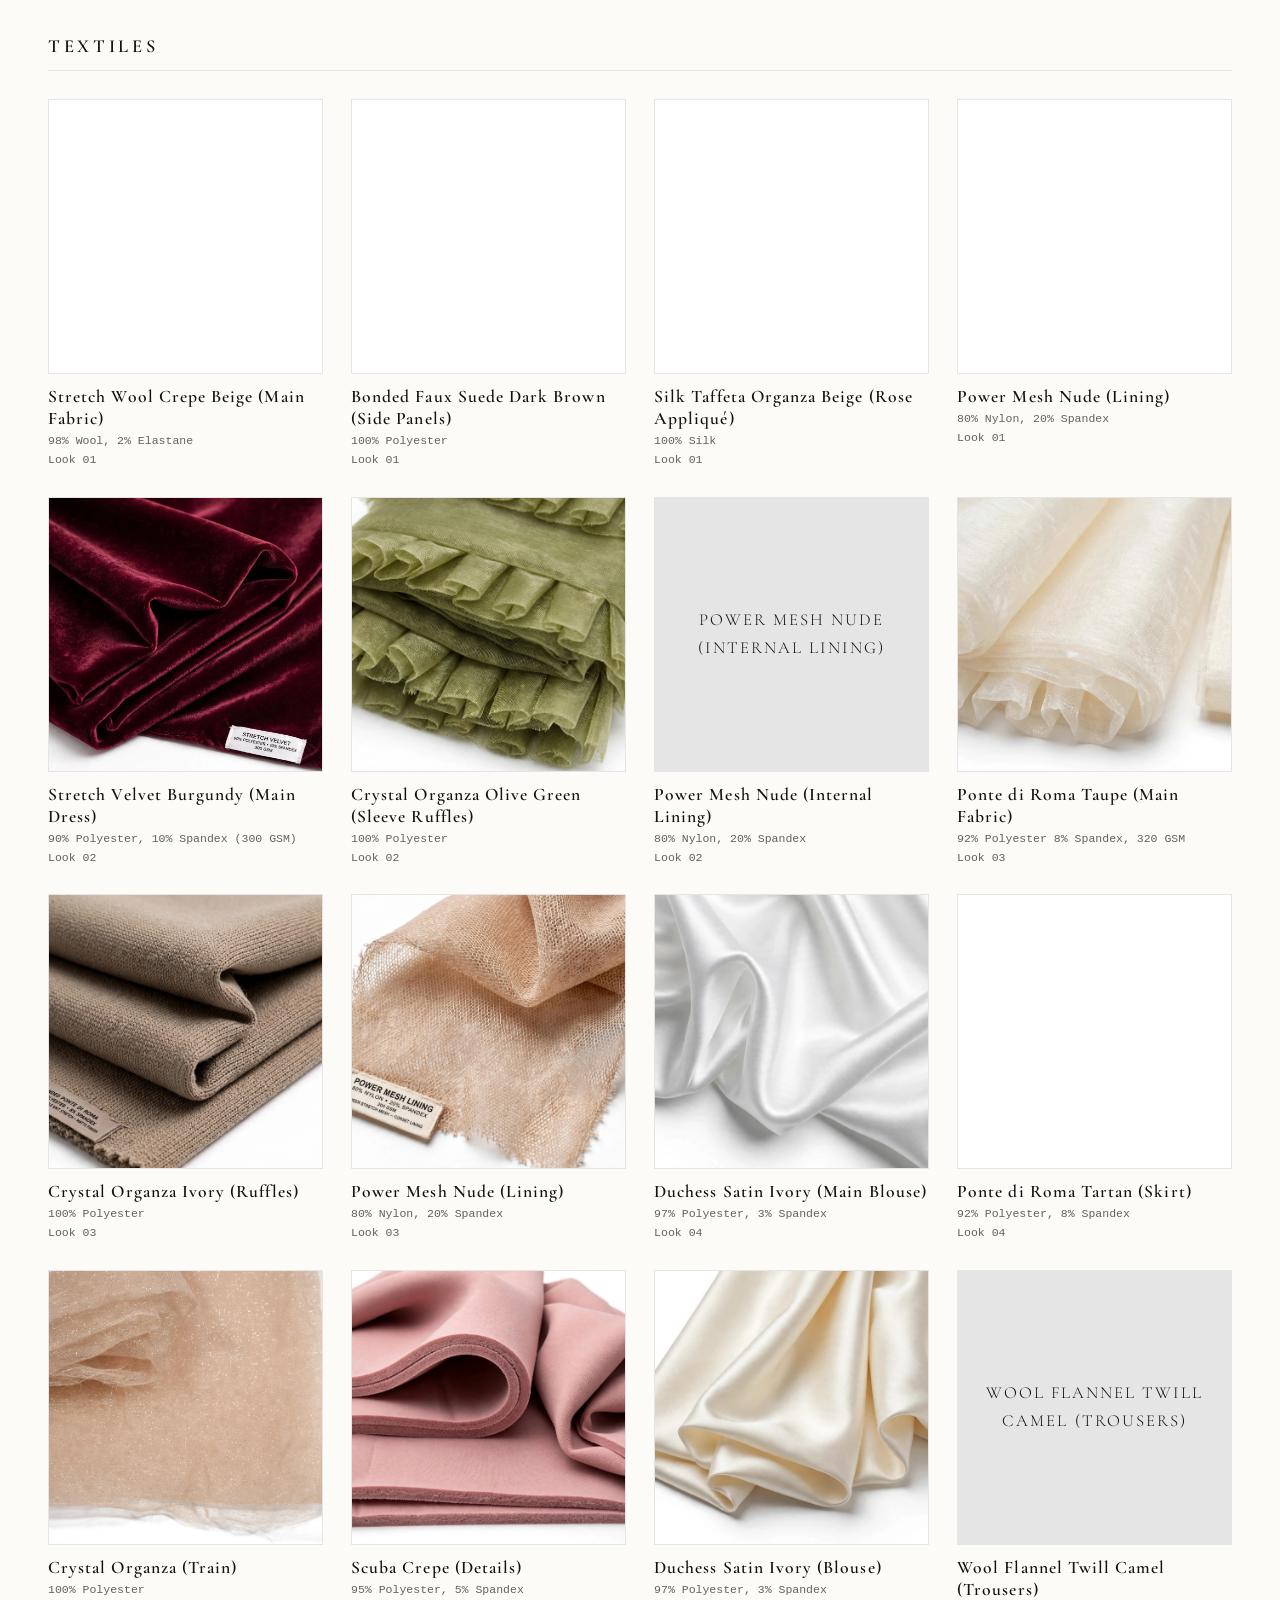
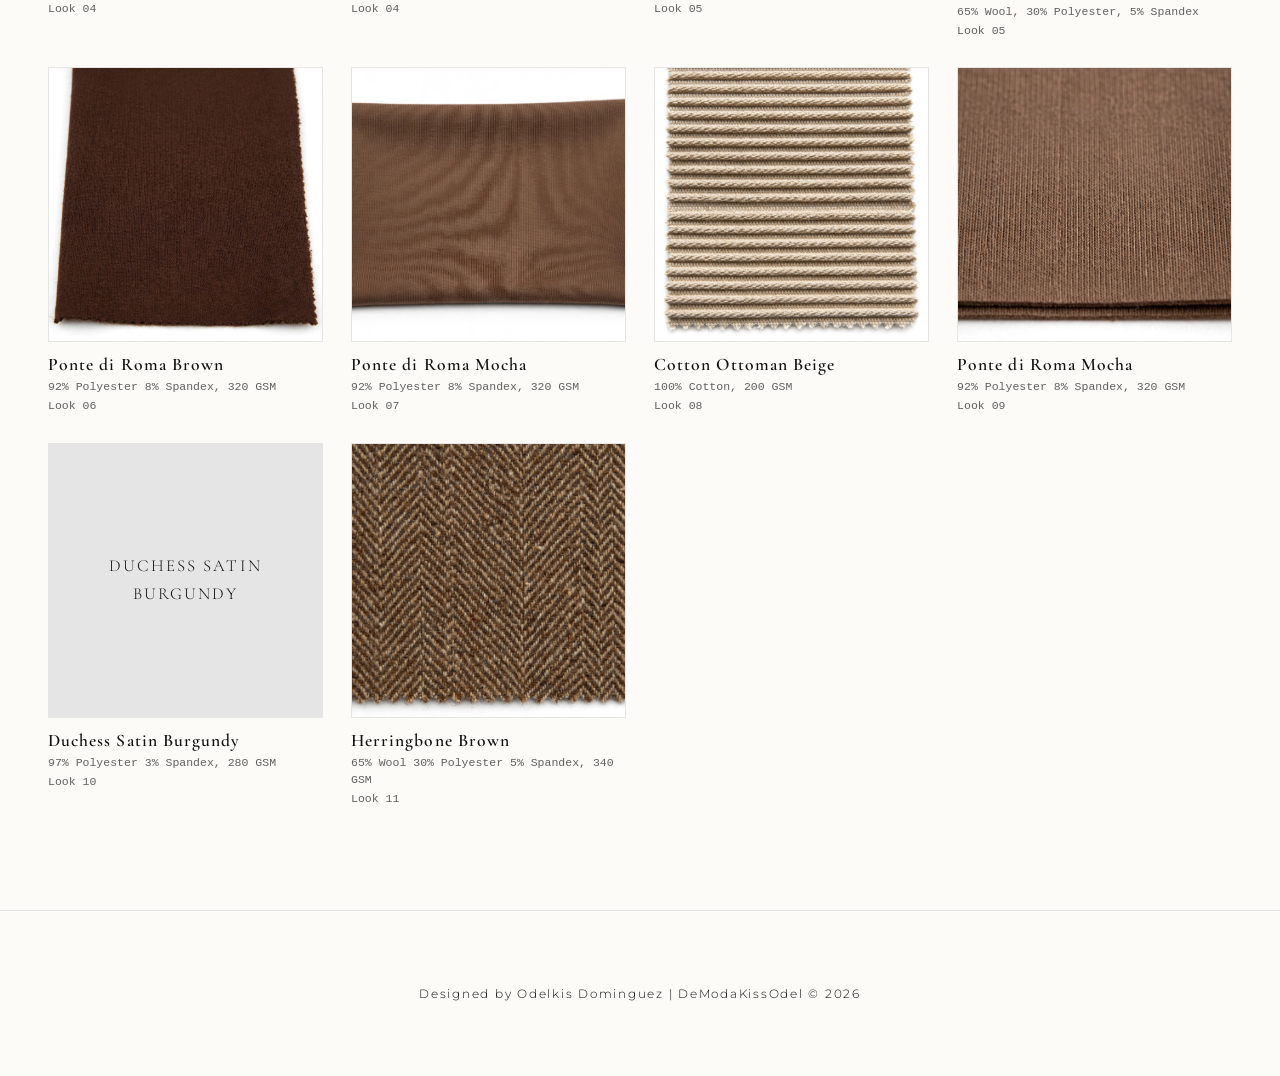
==== commit e9679047: "feat: quitar Shein X y agregar enlace a Swim Capsule" ====
--- a/index.html
+++ b/index.html
@@ -3,26 +3,24 @@
 <head>
   <meta charset="utf-8">
   <meta name="viewport" content="width=device-width, initial-scale=1">
-  <title>DeModaKissOdel | SHEIN X Designer Portfolio</title>
-  <meta name="description" content="DeModaKissOdel by Odelkis Dominguez: an eleven-look Autumn–Winter 2026 collection with tech packs, textiles and illustrations, prepared for the SHEIN X Designer Program.">
+  <title>DeModaKissOdel | Designer Portfolio</title>
+  <meta name="description" content="DeModaKissOdel by Odelkis Dominguez: an eleven-look Autumn–Winter 2026 collection with tech packs, textiles and illustrations.">
   <meta name="author" content="Odelkis Dominguez">
   <meta name="theme-color" content="#FDFBF7">
 
   <!-- Open Graph -->
   <meta property="og:type" content="website">
-  <meta property="og:title" content="DeModaKissOdel | SHEIN X Designer Portfolio">
+  <meta property="og:title" content="DeModaKissOdel | Designer Portfolio">
   <meta property="og:description" content="Eleven looks, each with its tech pack, textile and illustration. Designed by Odelkis Dominguez.">
   <meta property="og:locale" content="en_US">
-  <!-- Al publicar, añade aquí og:image con la URL ABSOLUTA de una foto (las redes no leen rutas relativas):
-       <meta property="og:image" content="https://TU-USUARIO.github.io/TU-REPO/MIS_DISENOS/LOOK%201/LOOK%201%20DISENO.jpeg"> -->
   <meta name="twitter:card" content="summary_large_image">
 
-  <!-- Google Fonts (única dependencia externa) -->
+  <!-- Google Fonts -->
   <link rel="preconnect" href="https://fonts.googleapis.com">
   <link rel="preconnect" href="https://fonts.gstatic.com" crossorigin>
   <link href="https://fonts.googleapis.com/css2?family=Cormorant+Garamond:wght@400;600&family=Montserrat:wght@300;400&display=swap" rel="stylesheet">
 
-  <!-- CSS crítico inline: tokens + cabecera + hero (espejo de css/style.css, para el primer pintado) -->
+  <!-- CSS crítico inline -->
   <style>
     :root{--bg:#FDFBF7;--text:#121212;--accent:#D4AF37;--accent-2:#C5A059;--line:#E5E5E5;--white:#FFFFFF;--font-serif:'Cormorant Garamond',serif;--font-sans:'Montserrat',sans-serif;--space-xl:clamp(60px,8vw,120px)}
     *,*::before,*::after{box-sizing:border-box}
@@ -47,6 +45,7 @@
         <a href="#collection">Collection</a>
         <a href="#techpacks">Tech Packs</a>
         <a href="#archive">Illustrations &amp; Textiles</a>
+        <a href="MIS_DISENOS/swim-capsule-detachable.html">Swim Capsule</a>
         <a href="#contact">Contact</a>
       </nav>
     </div>
@@ -57,13 +56,12 @@
       <div class="hero-copy">
         <h1 id="heroTitle">
           <span class="hero-brand">DeModaKissOdel</span>
-          <span class="hero-program">— SHEIN X Collection</span>
+          <span class="hero-program">— Official Portfolio</span>
         </h1>
         <p class="hero-sub">Eleven looks for Autumn–Winter 2026 in burgundy, camel and gold. Every look comes with its tech pack, its textile and its illustration.</p>
         <a class="btn" href="#collection" id="exploreBtn">Explore Collection</a>
       </div>
       <div class="hero-media" id="heroMedia">
-        <!-- Hero: eager + fetchpriority porque es la imagen LCP (única excepción a loading="lazy") -->
         <img id="heroImg"
              src="./MIS_DISENOS/LOOK%201/LOOK%201%20DISENO.jpeg"
              alt="Look 01, Desert Rose: a model walks the runway in a beige flared jumpsuit with an oversized rose at the shoulder"
@@ -122,4 +120,4 @@
   <script src="./js/data.js" defer></script>
   <script src="./js/main.js" defer></script>
 </body>
-</html>
+</html>
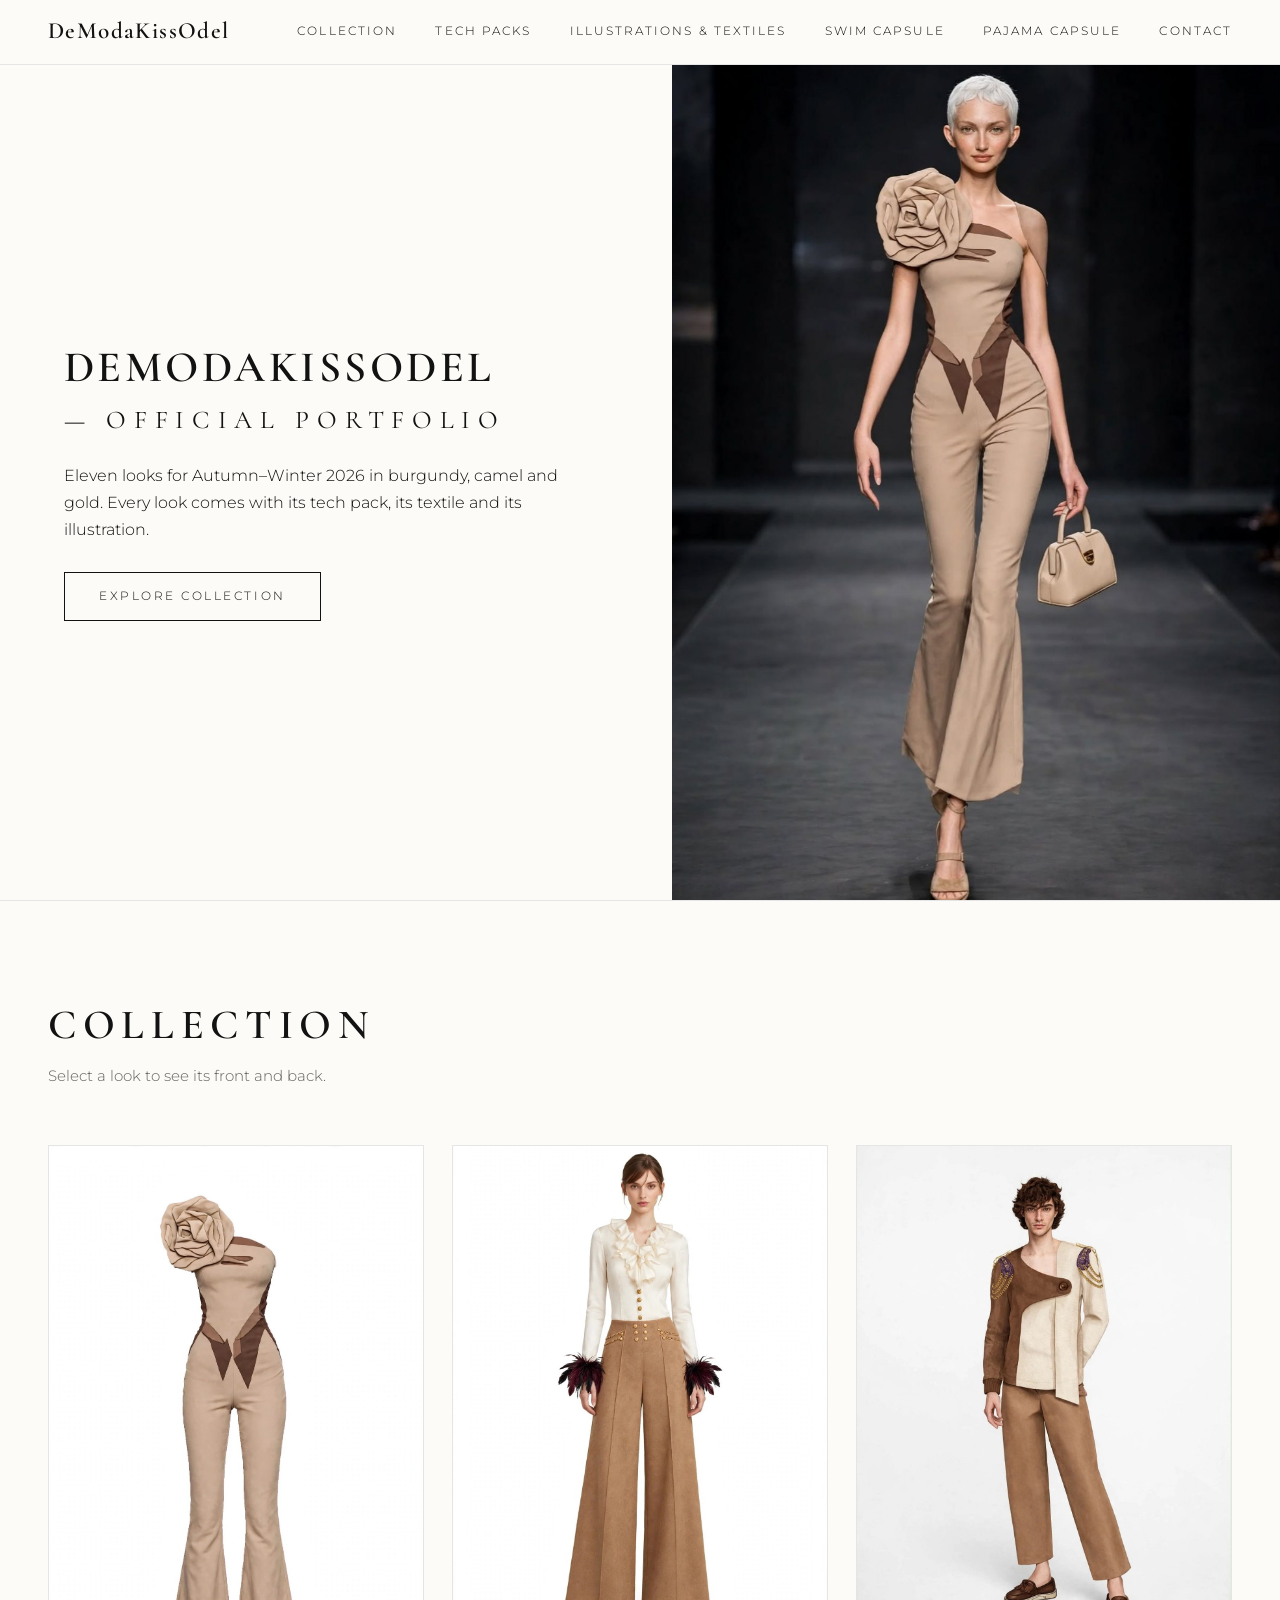
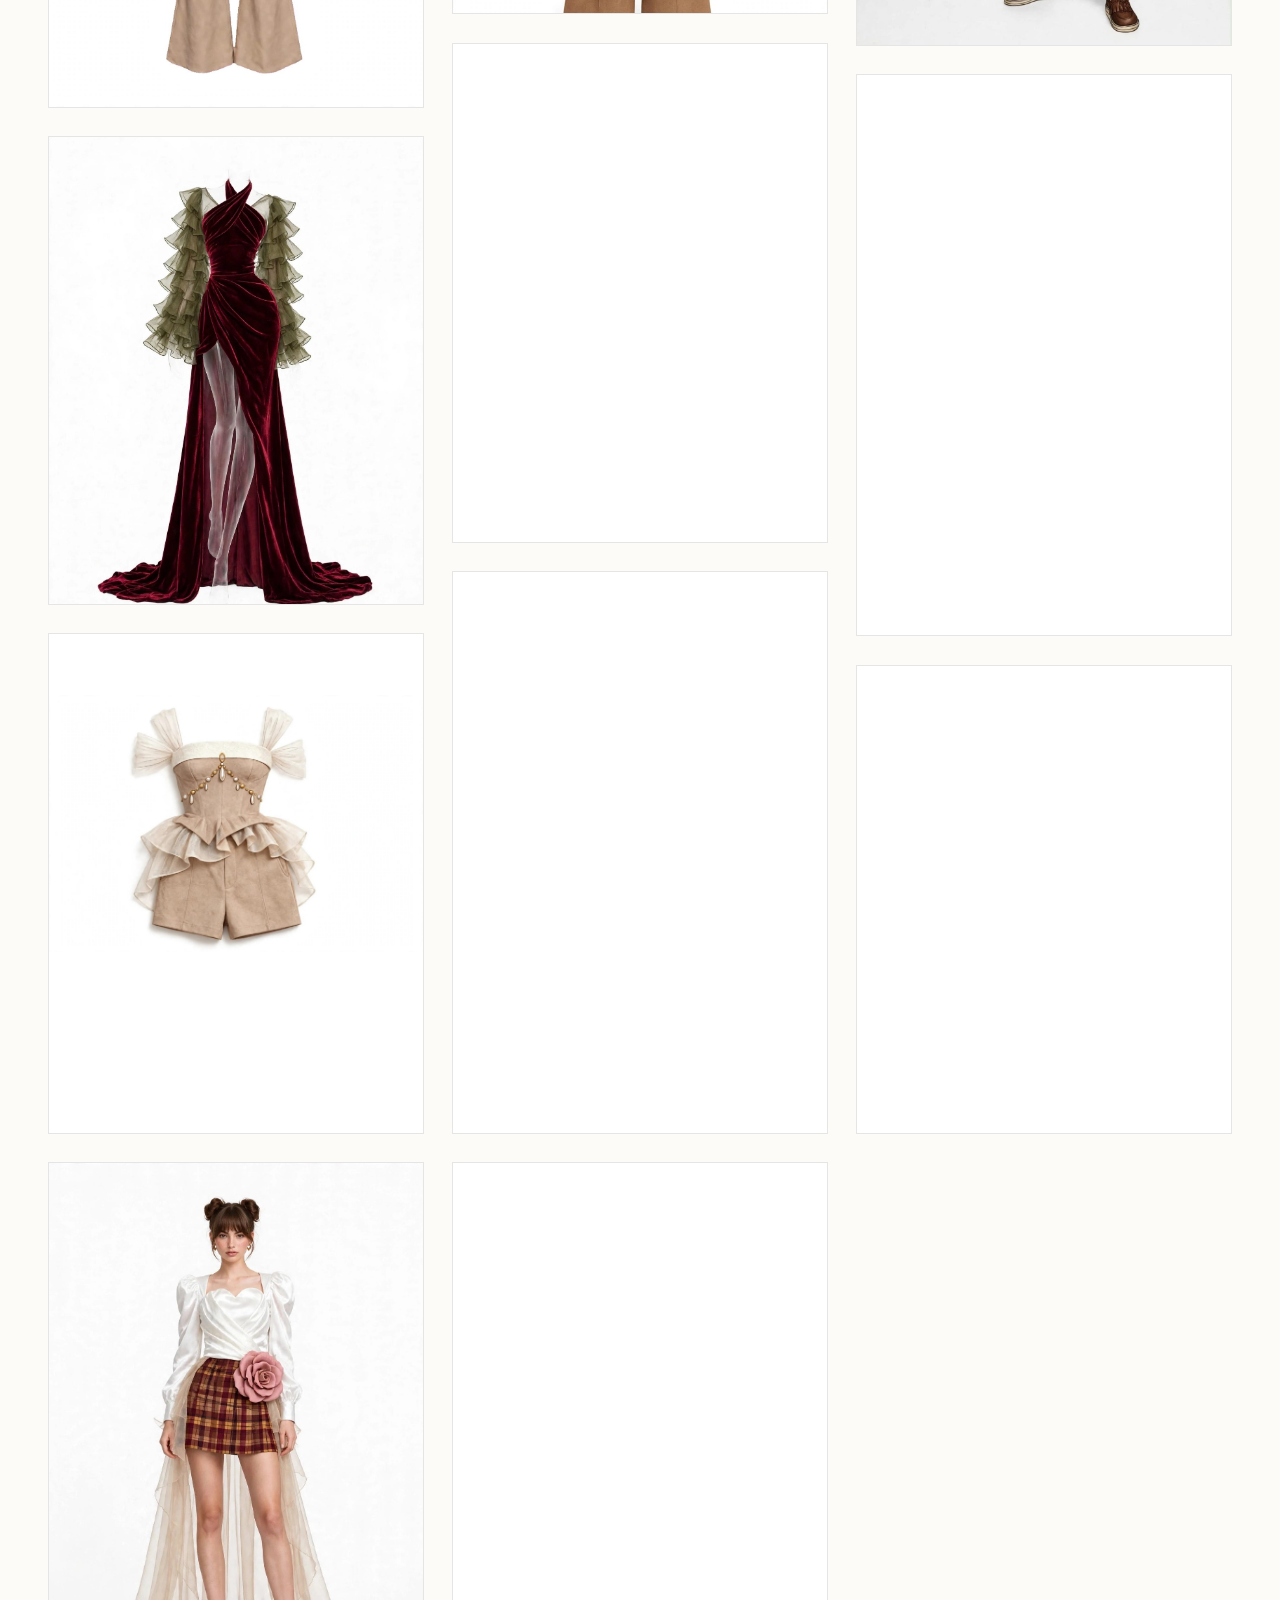
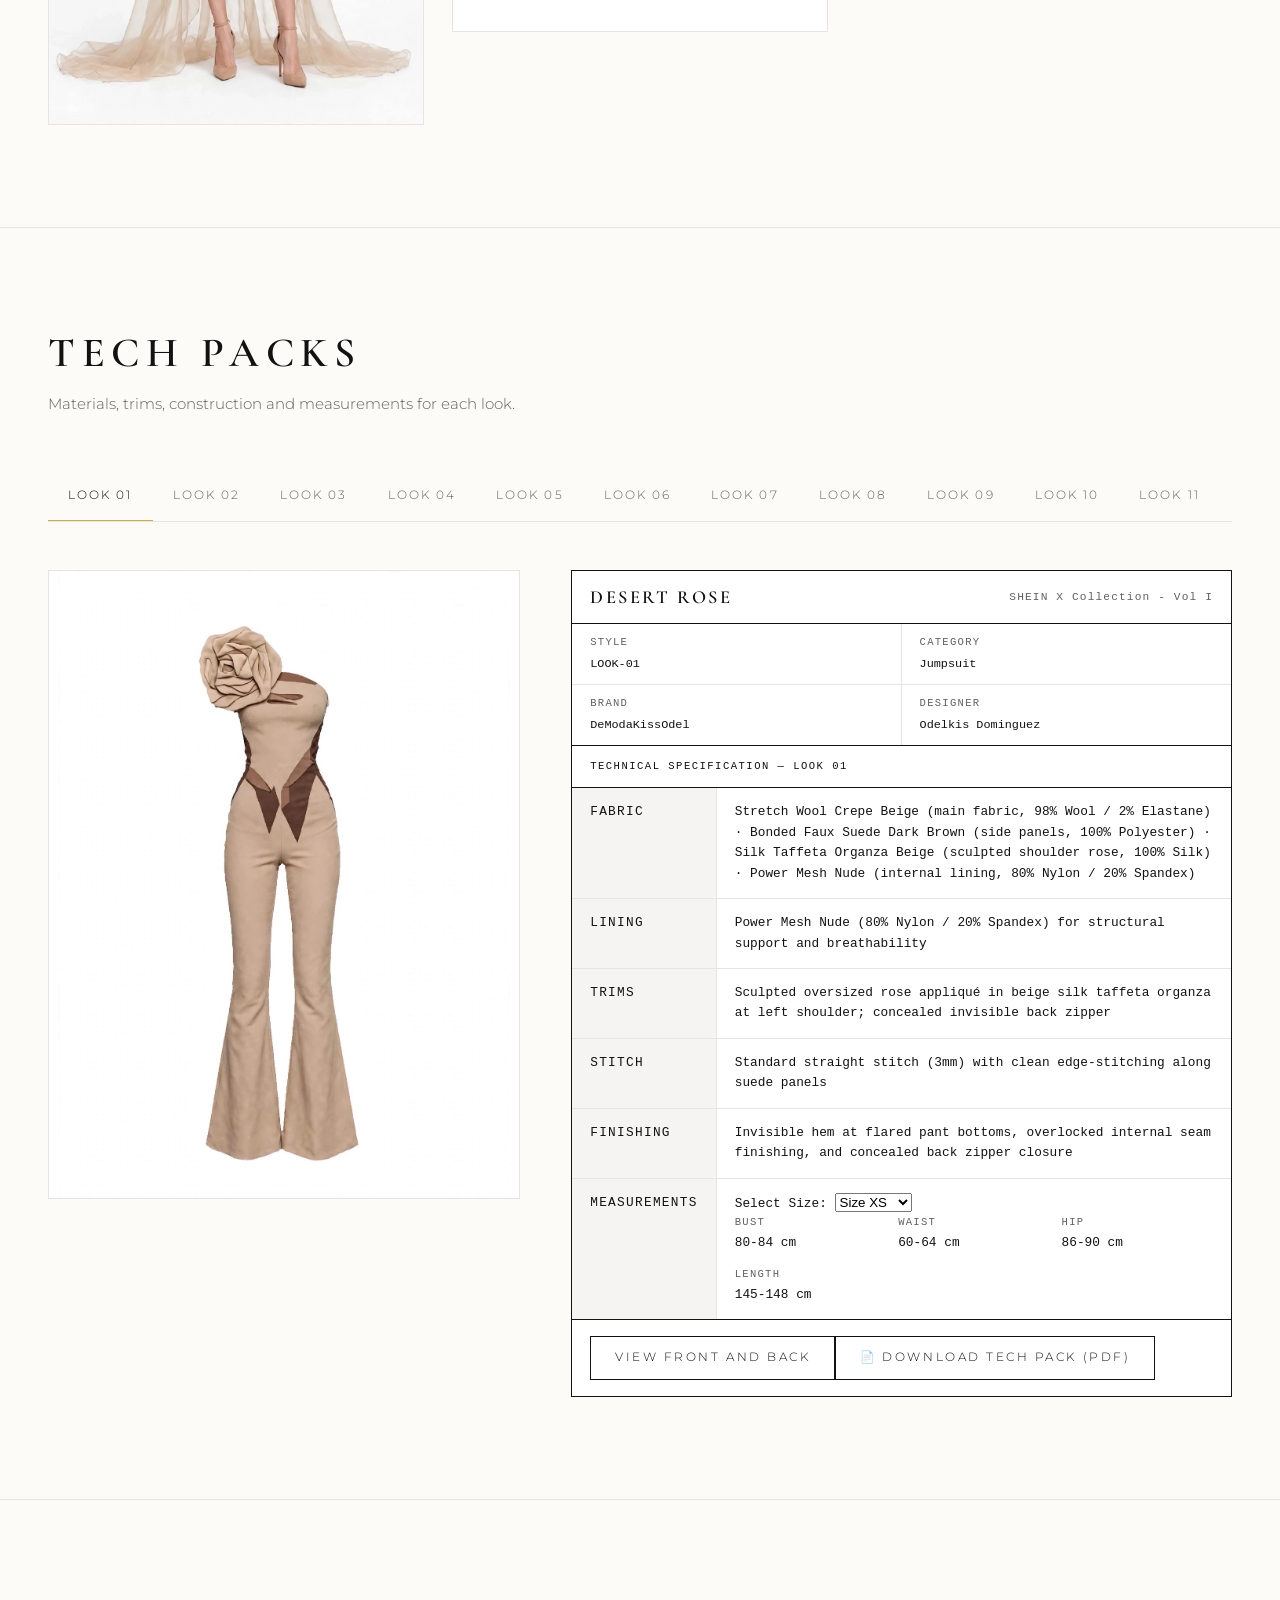
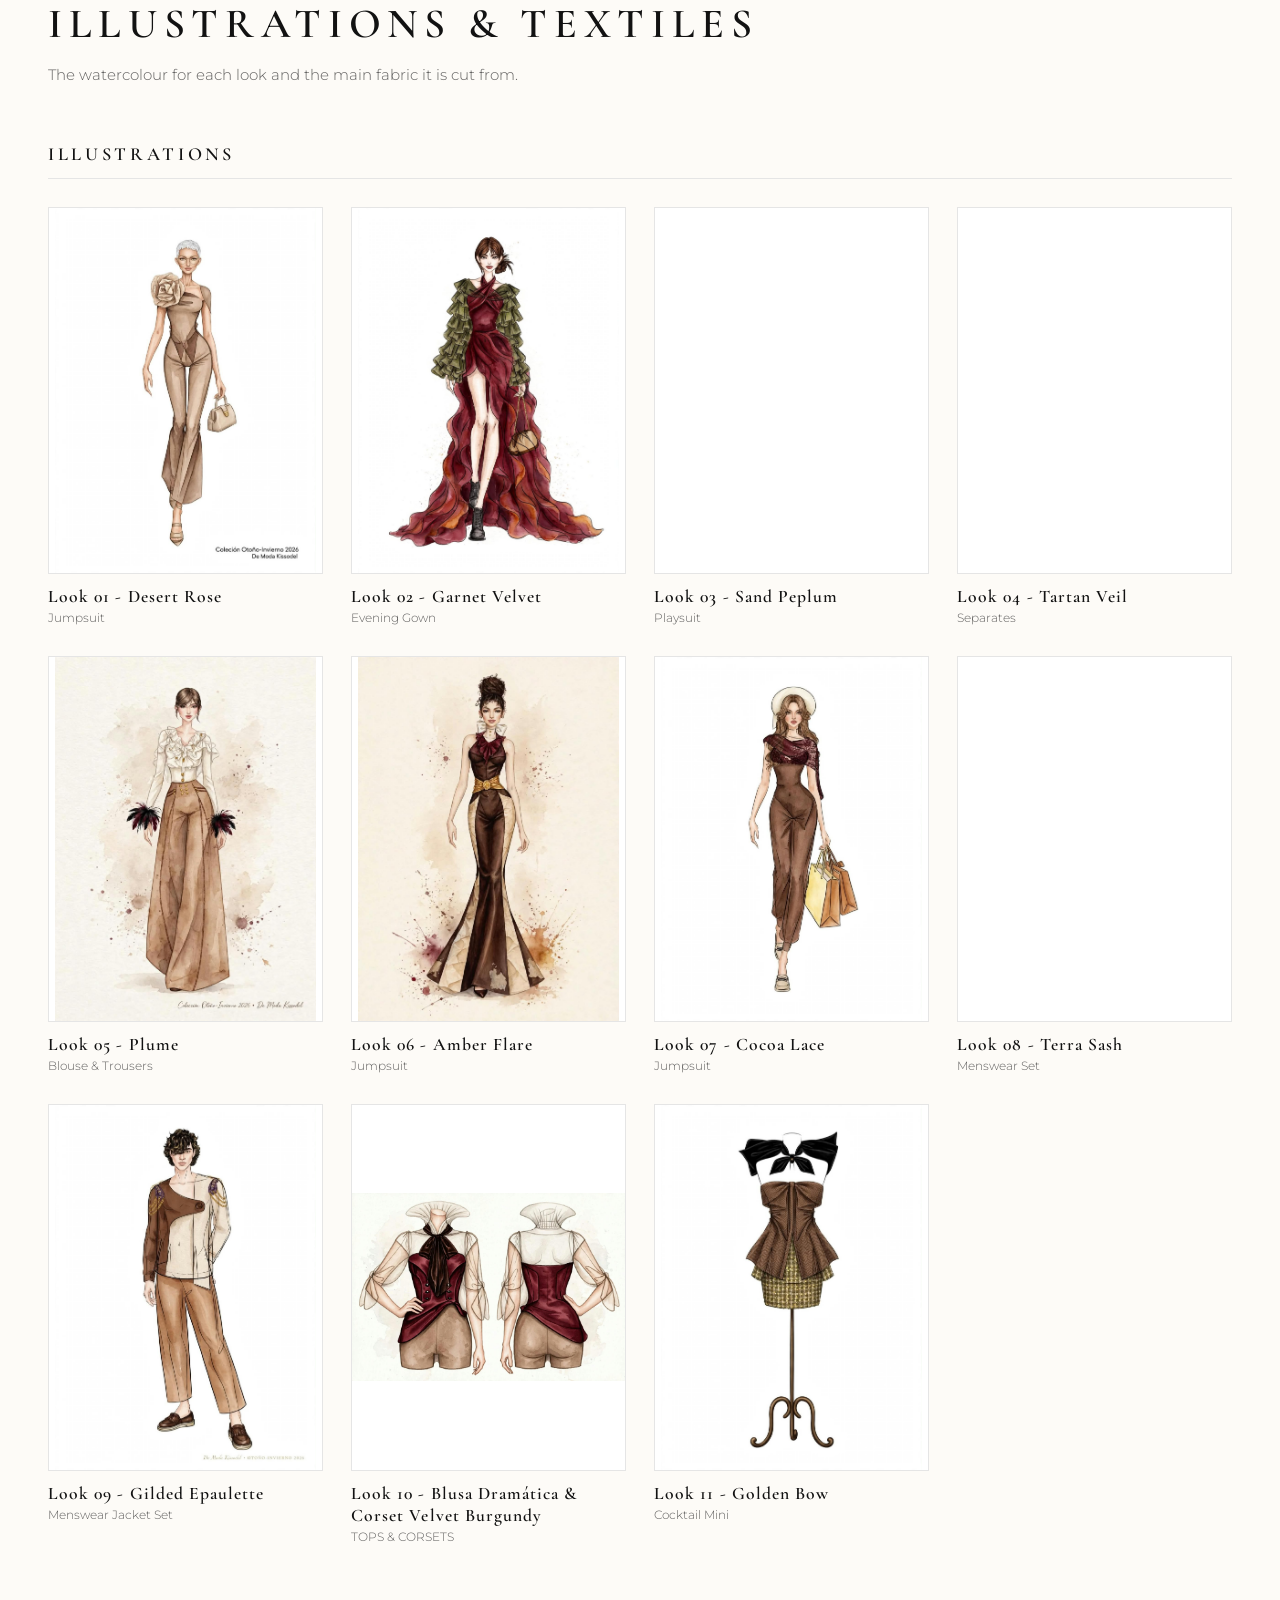
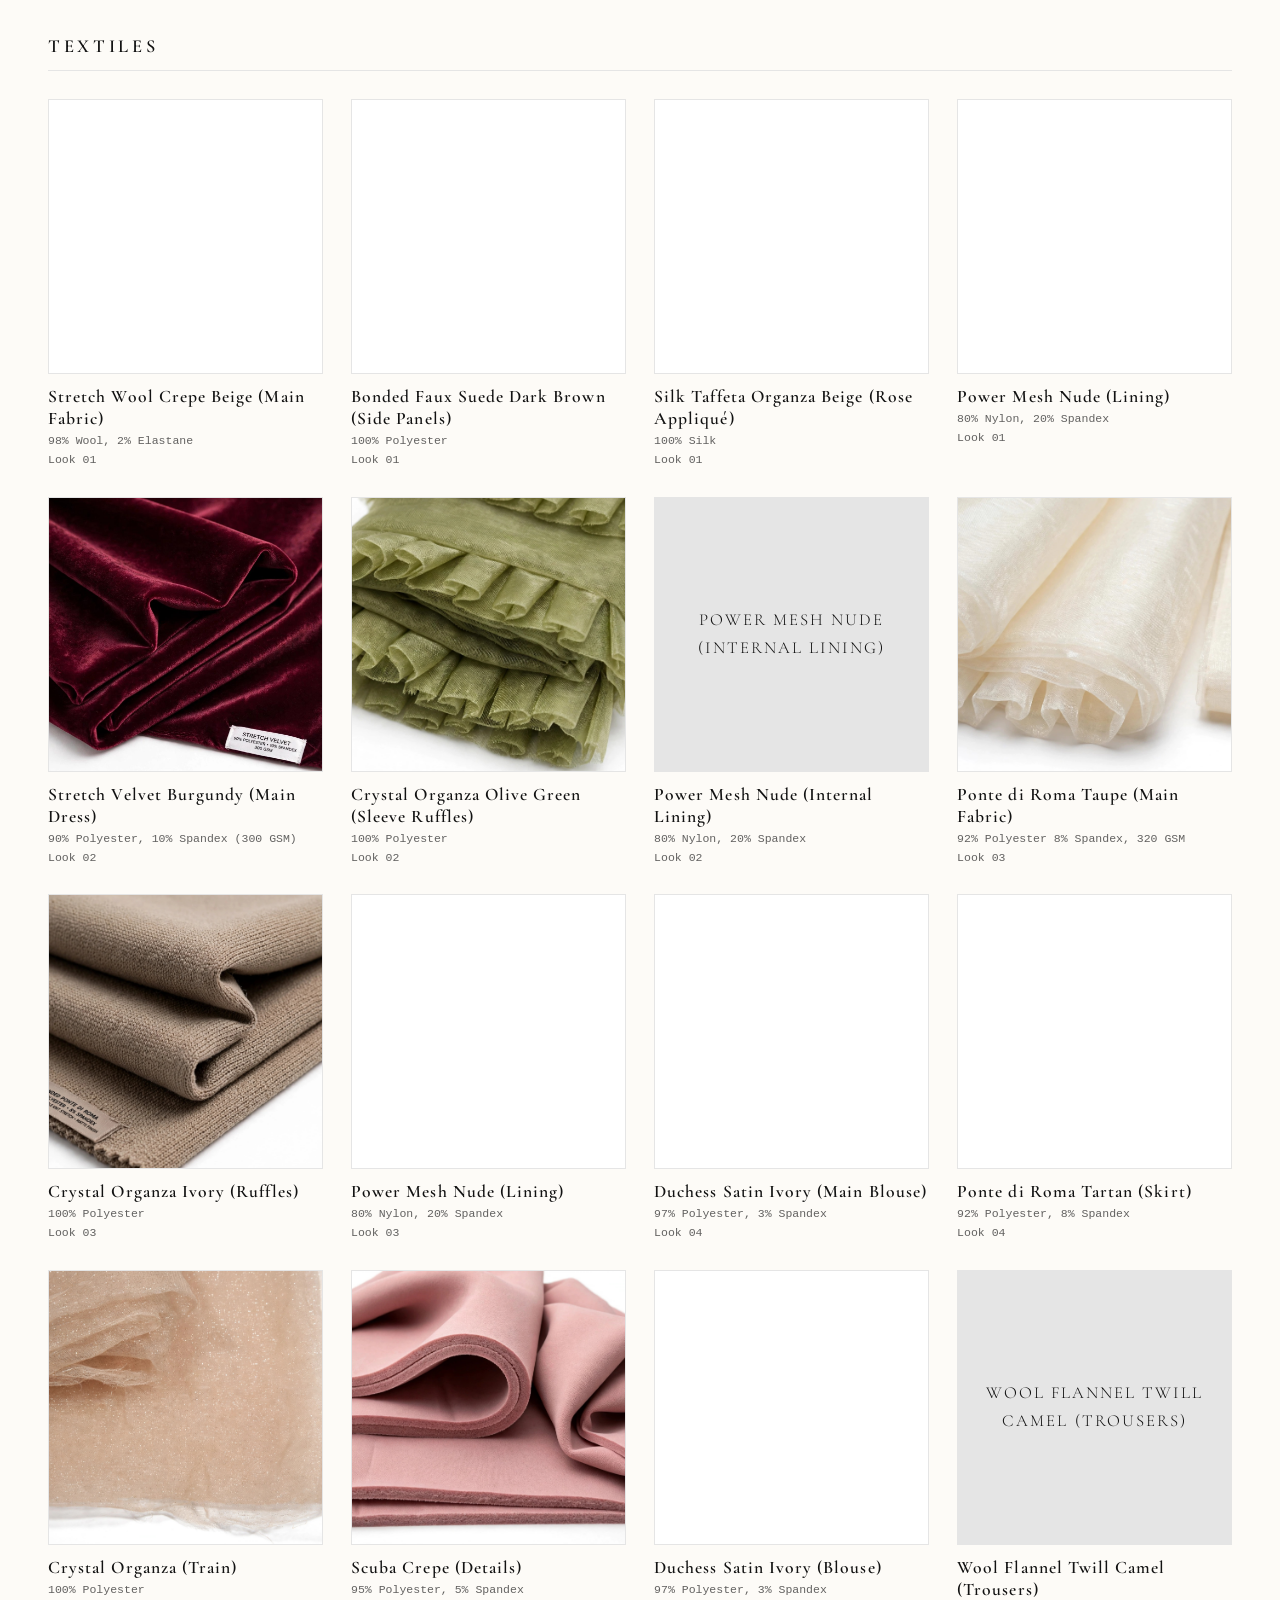
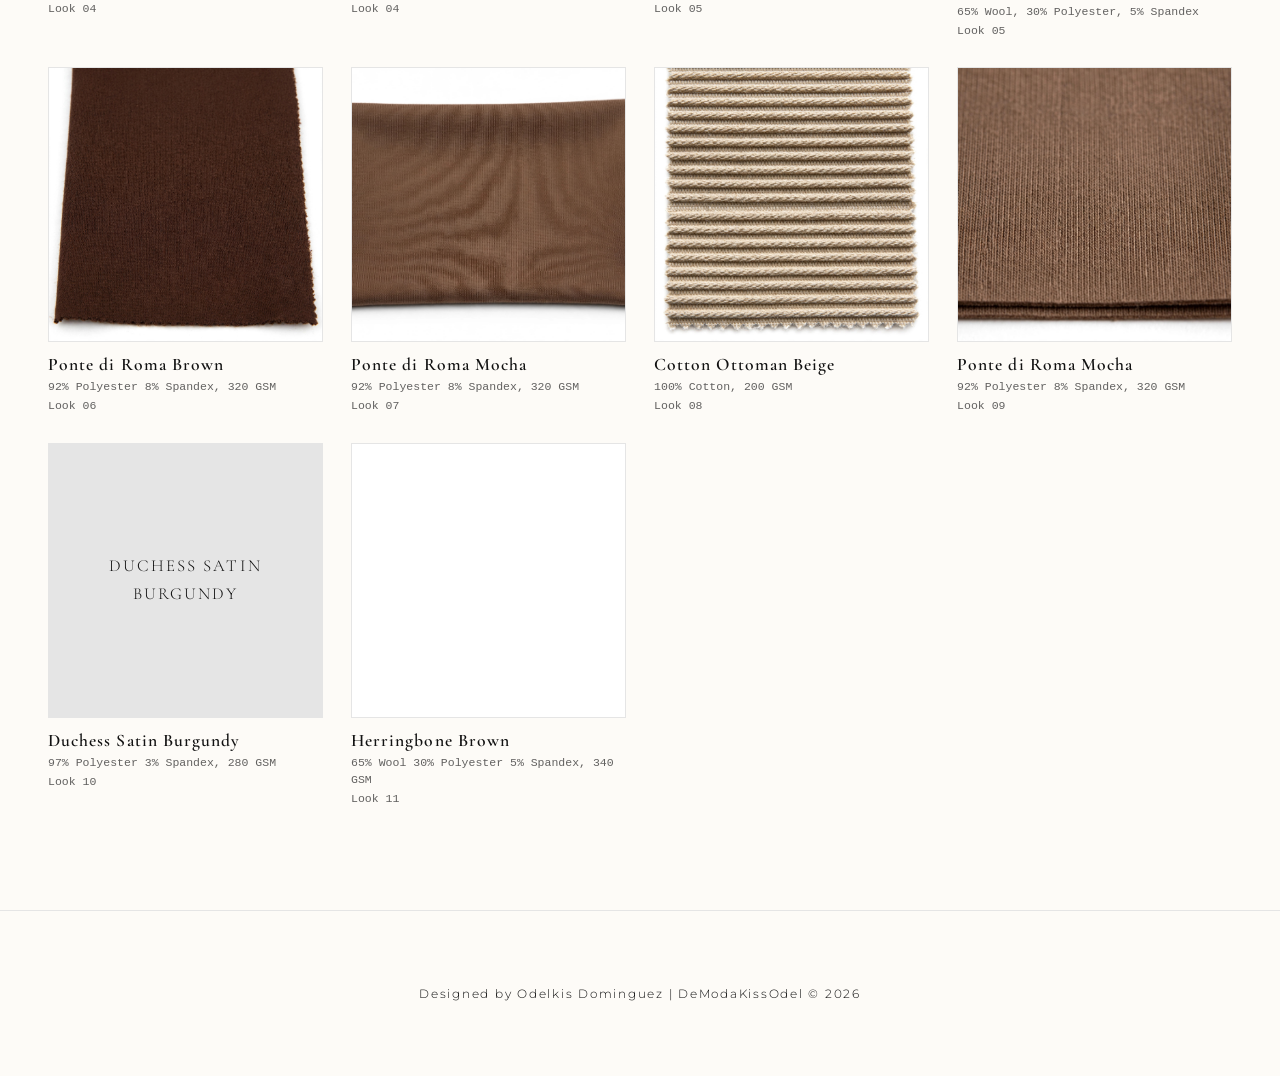
==== commit a7bd8e6b: "Actualización de Swim Capsule y Pijama" ====
--- a/index.html
+++ b/index.html
@@ -46,6 +46,7 @@
         <a href="#techpacks">Tech Packs</a>
         <a href="#archive">Illustrations &amp; Textiles</a>
         <a href="MIS_DISENOS/swim-capsule-detachable.html">Swim Capsule</a>
+        <a href="MIS_DISENOS/pajama-capsule.html">Pajama Capsule</a>
         <a href="#contact">Contact</a>
       </nav>
     </div>
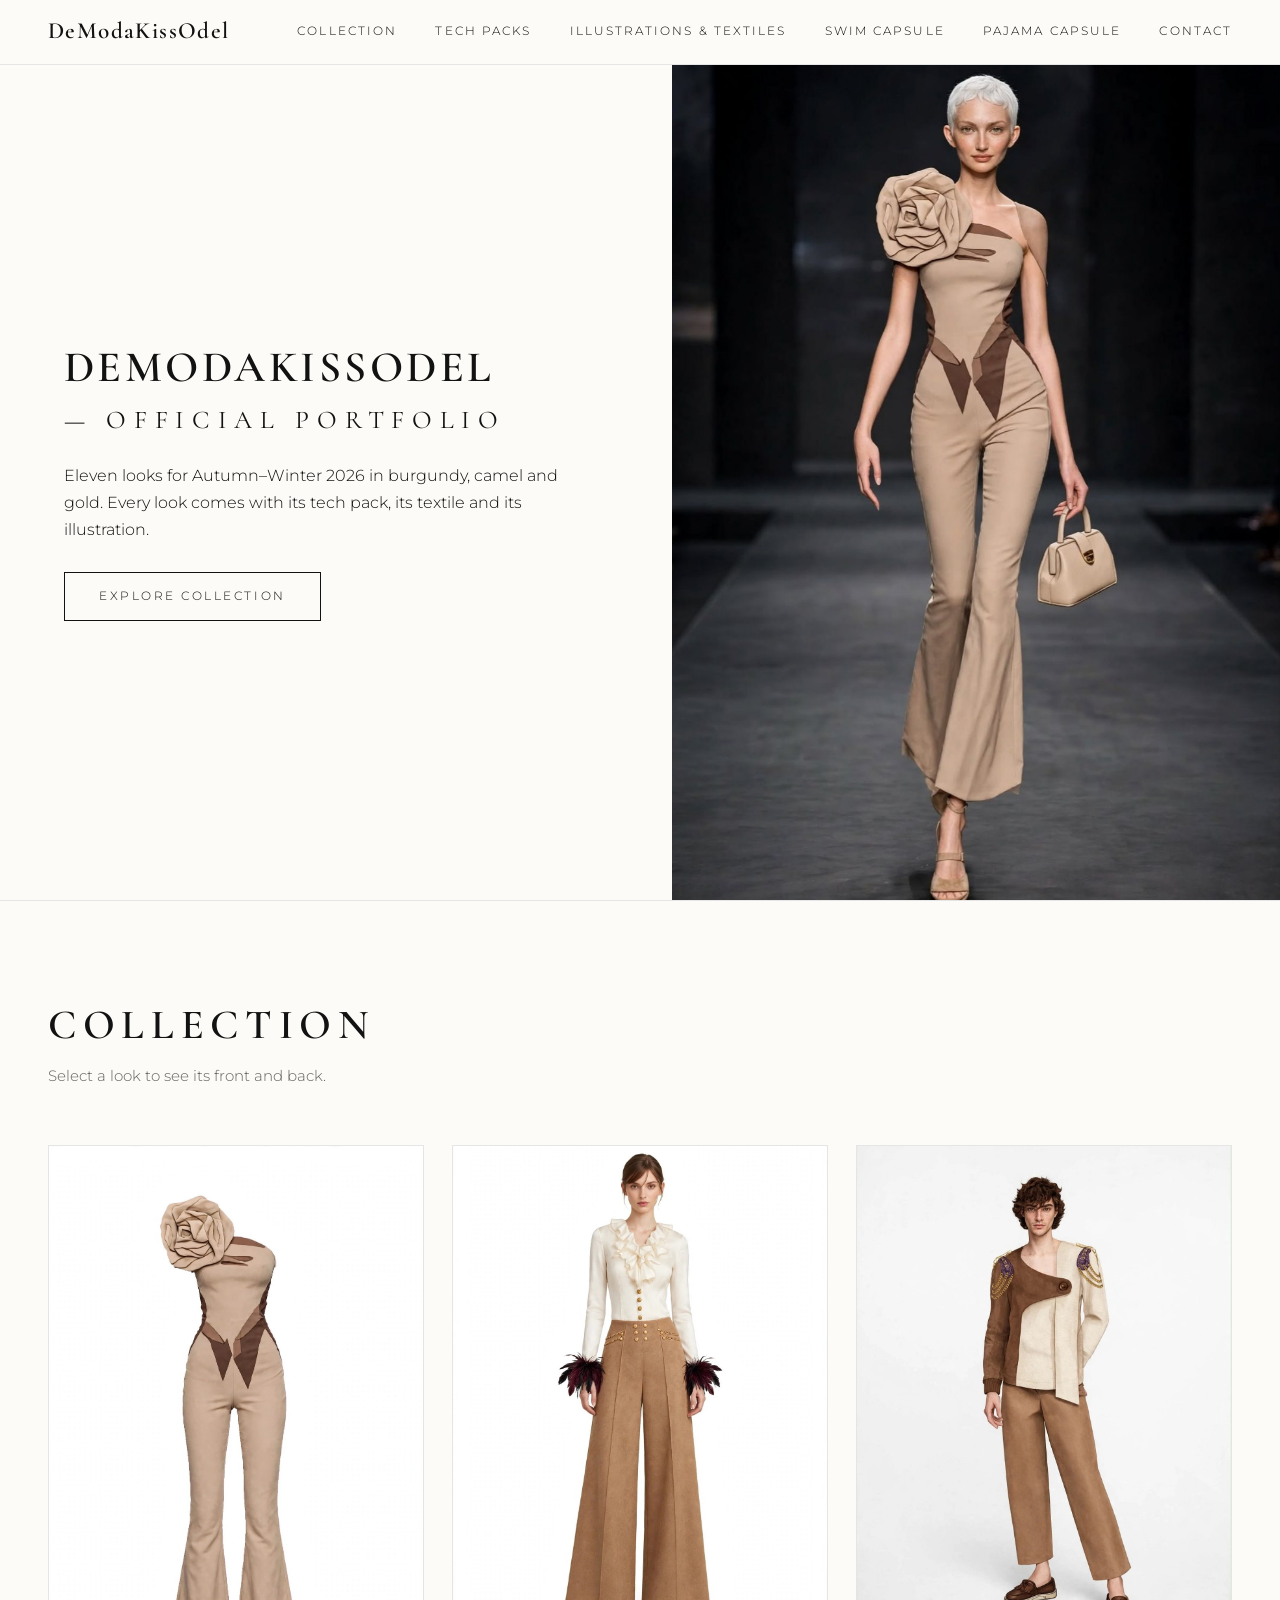
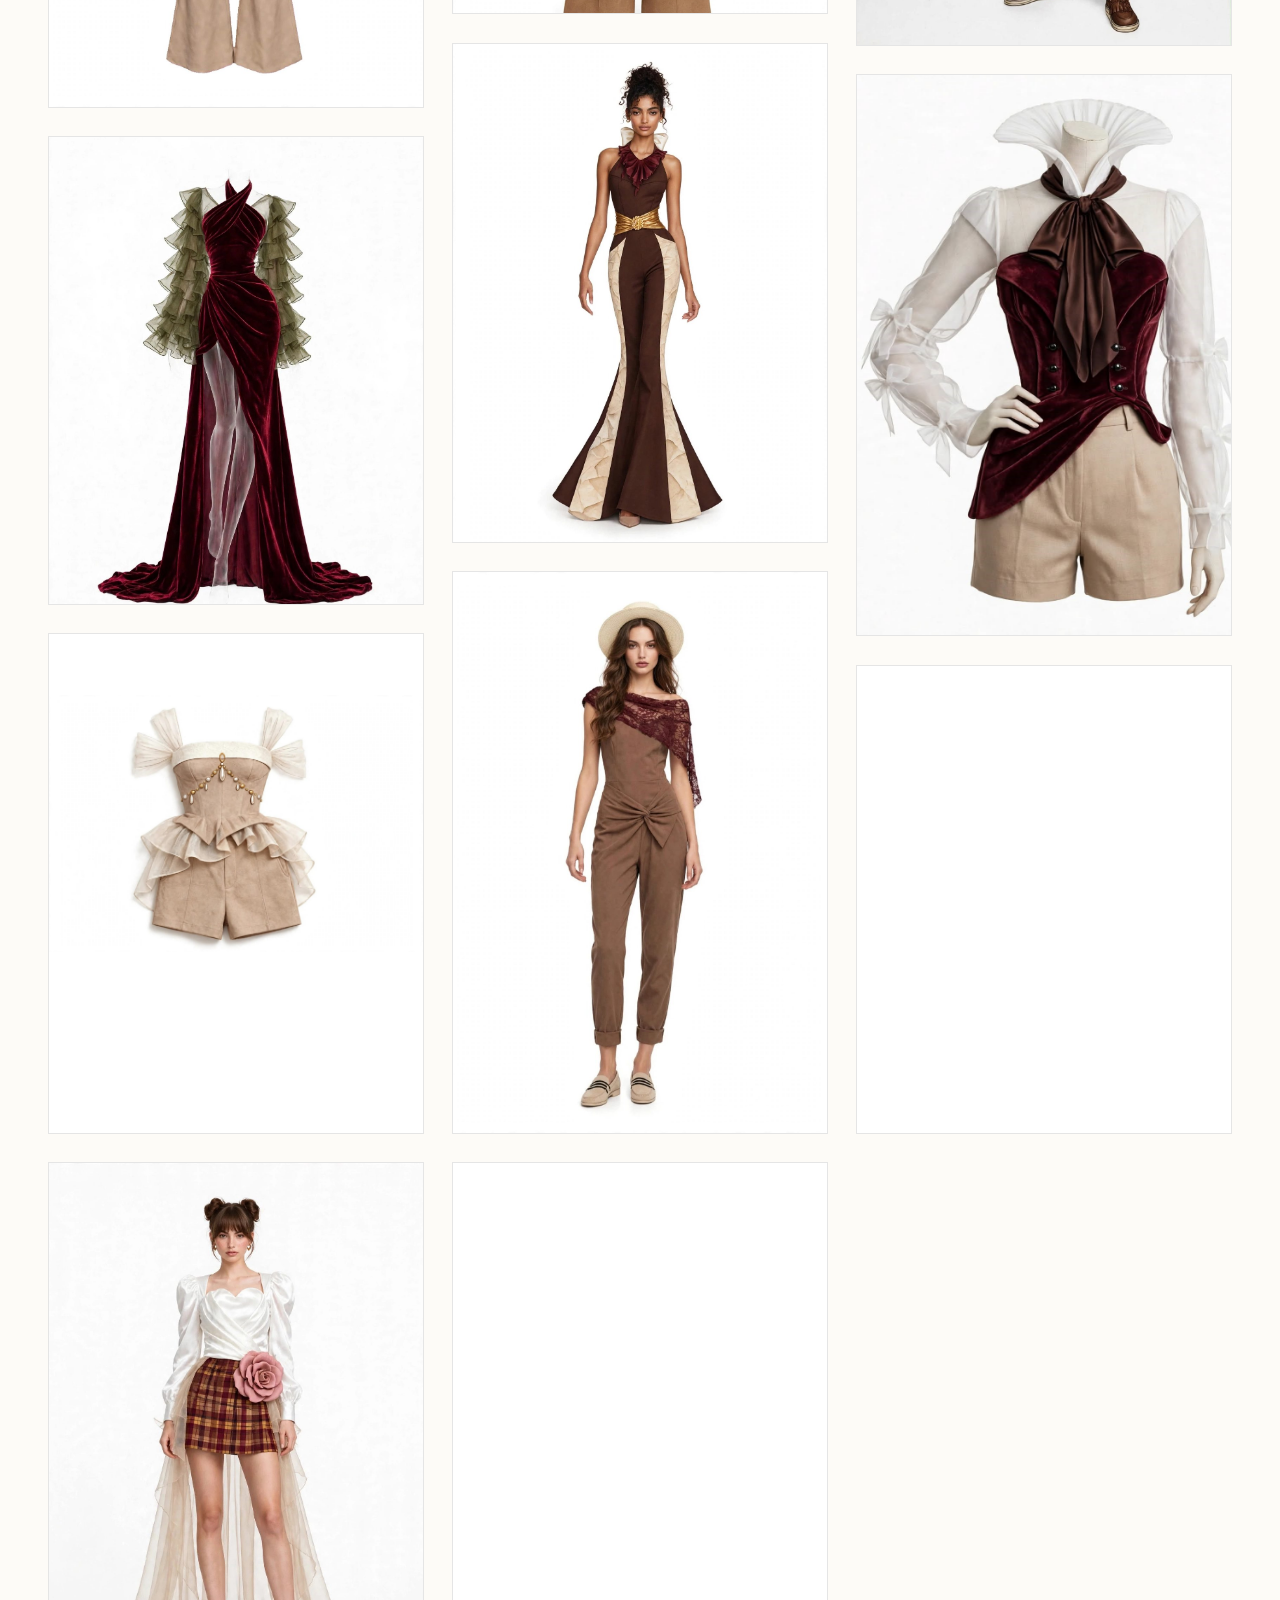
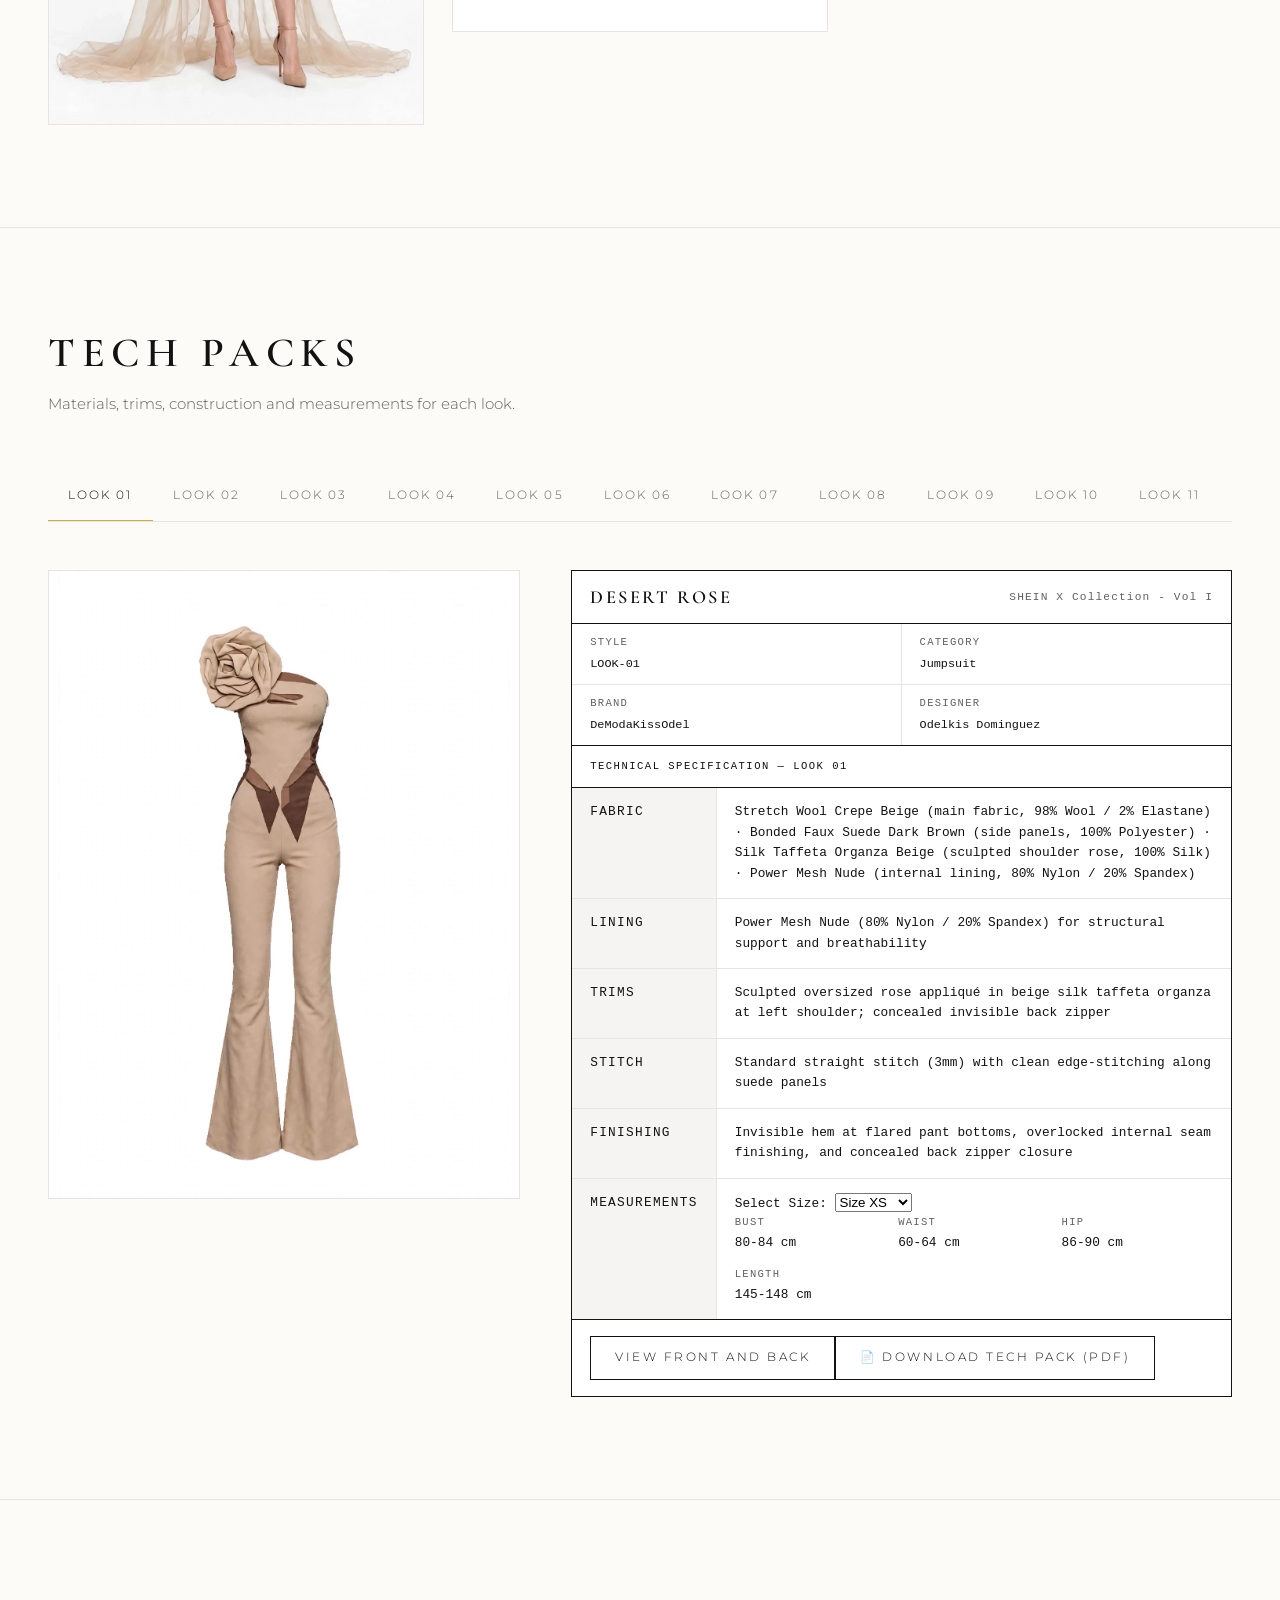
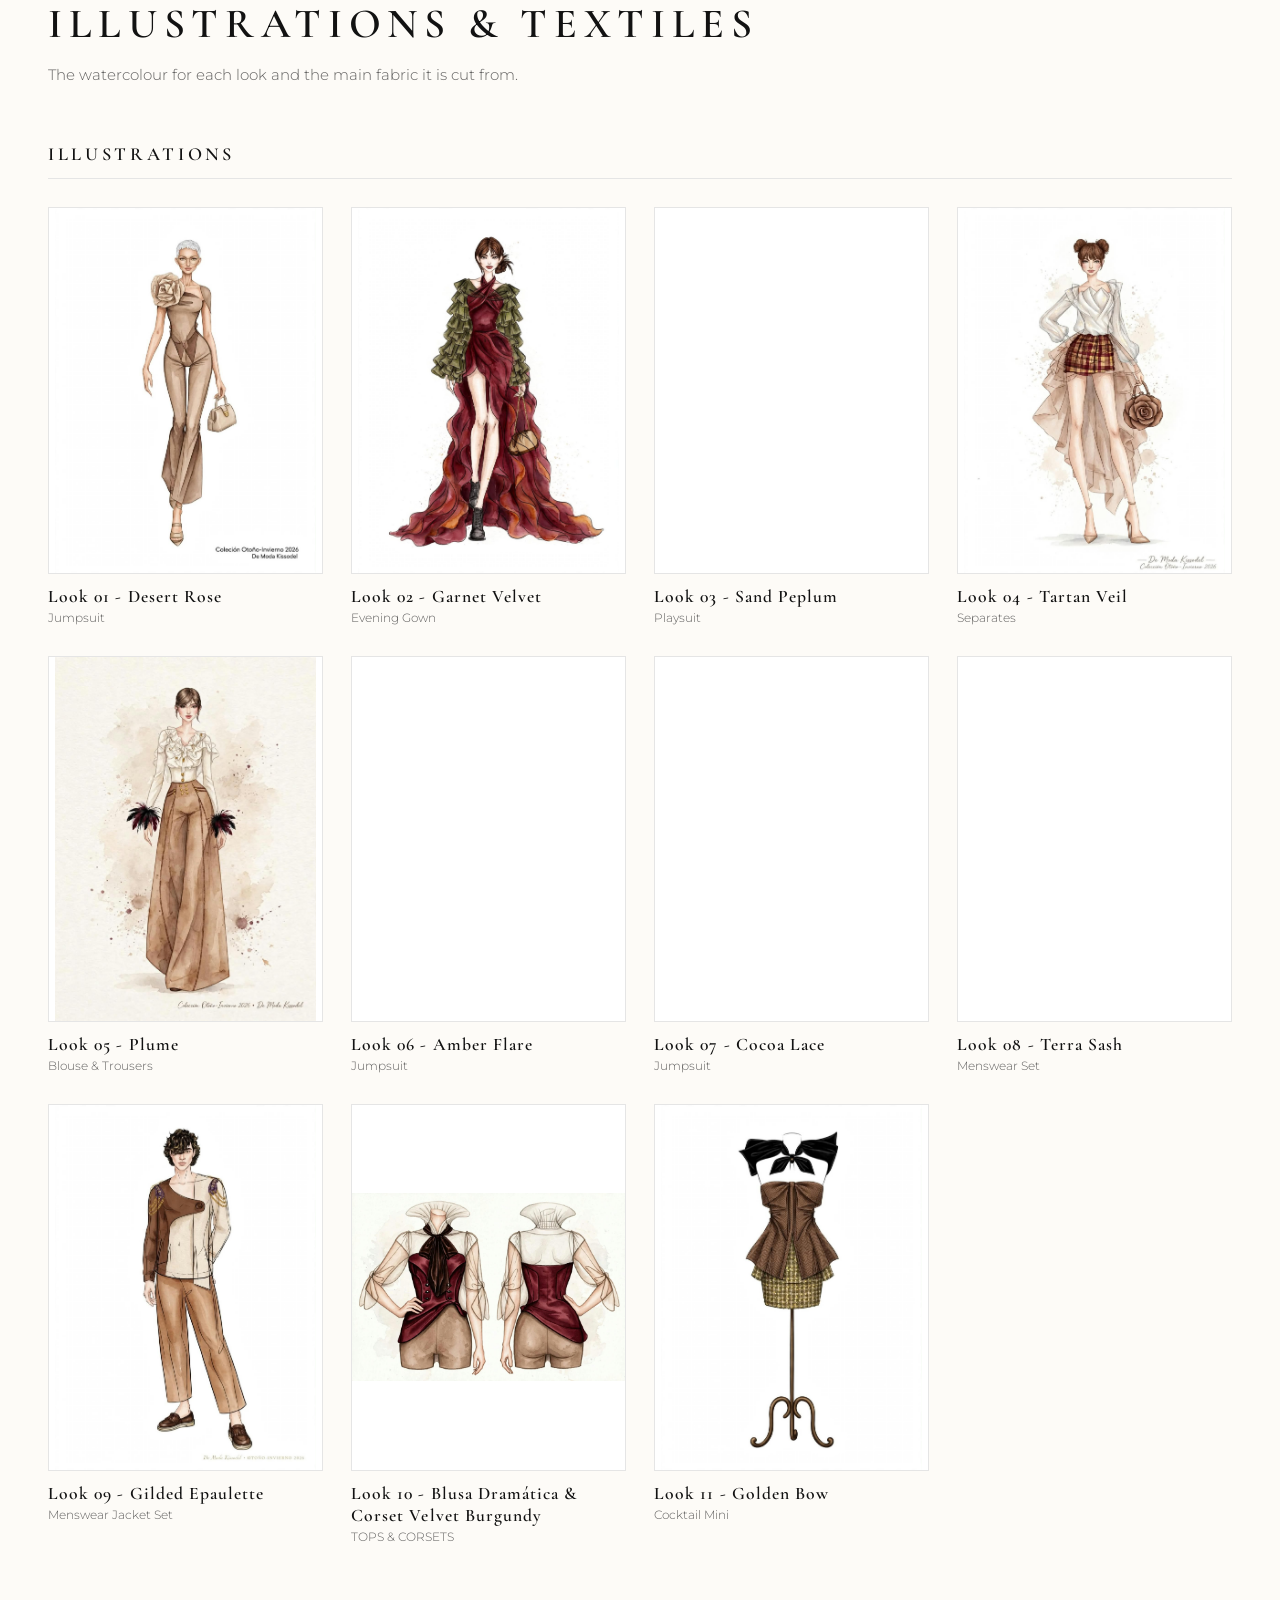
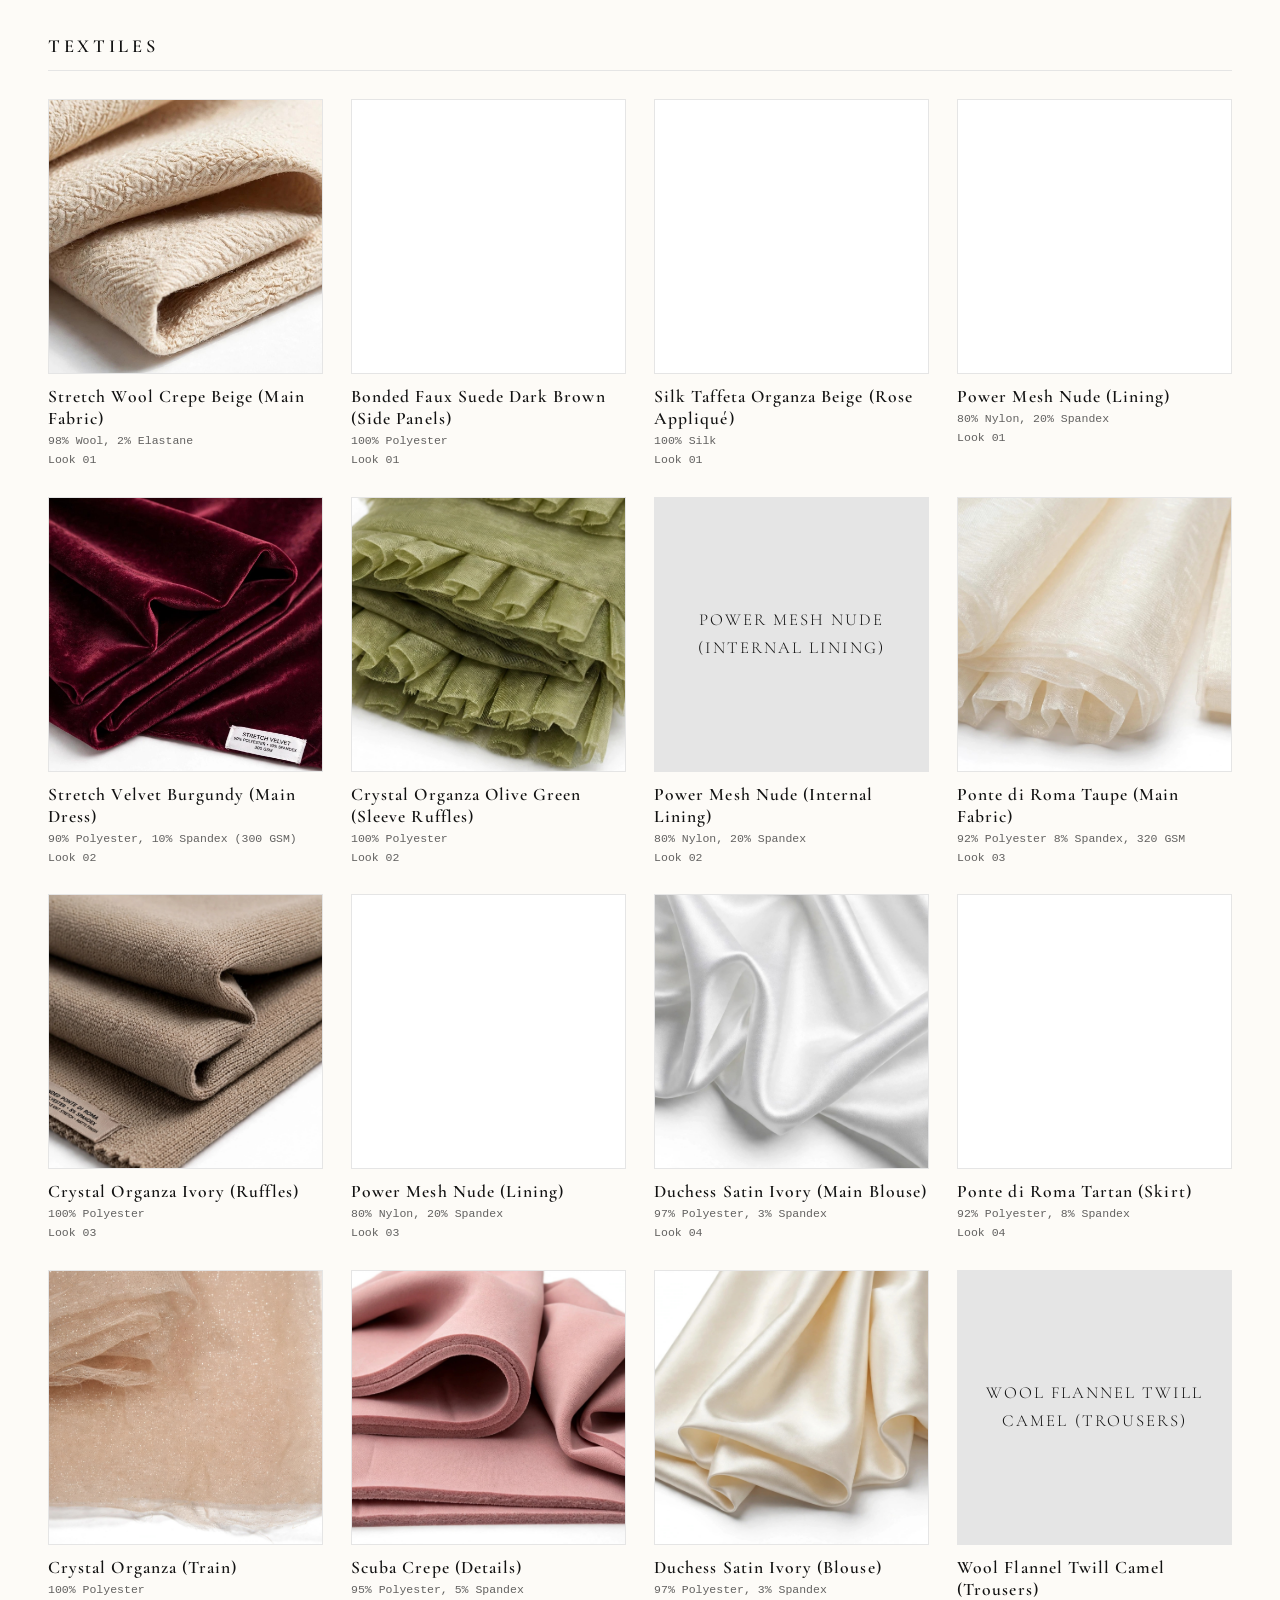
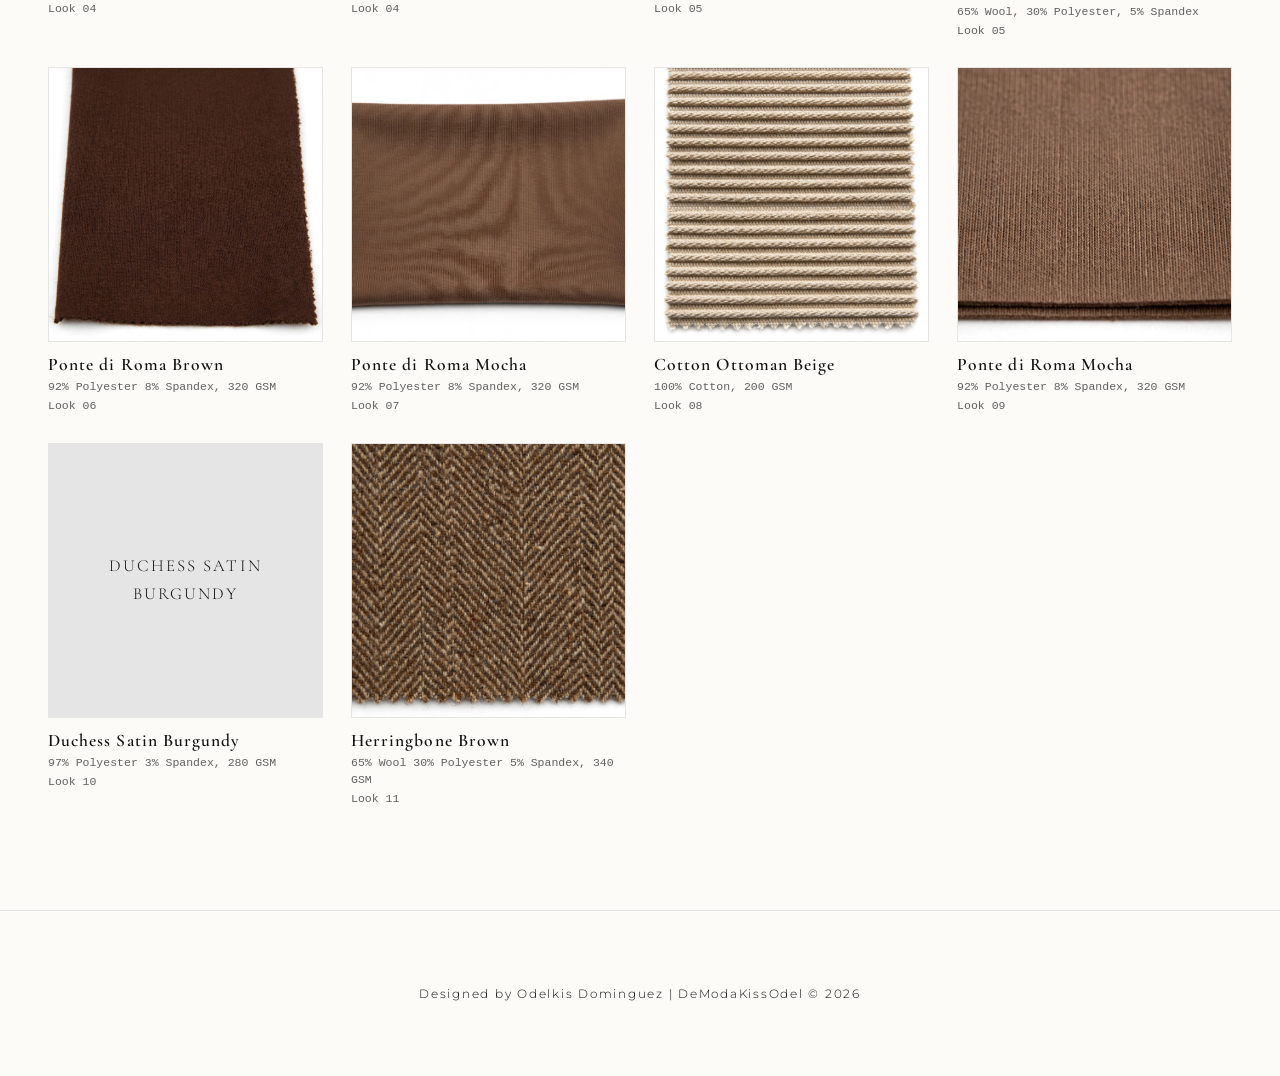
==== commit b784f058: "Corregir ruta y mover pajama-capsule a MIS_DISENOS" ====
--- a/index.html
+++ b/index.html
@@ -46,7 +46,7 @@
         <a href="#techpacks">Tech Packs</a>
         <a href="#archive">Illustrations &amp; Textiles</a>
         <a href="MIS_DISENOS/swim-capsule-detachable.html">Swim Capsule</a>
-        <a href="MIS_DISENOS/pajama-capsule.html">Pajama Capsule</a>
+        <a href="MIS_DISENOS/pijama-capsule.html">Pajama Capsule</a>
         <a href="#contact">Contact</a>
       </nav>
     </div>
